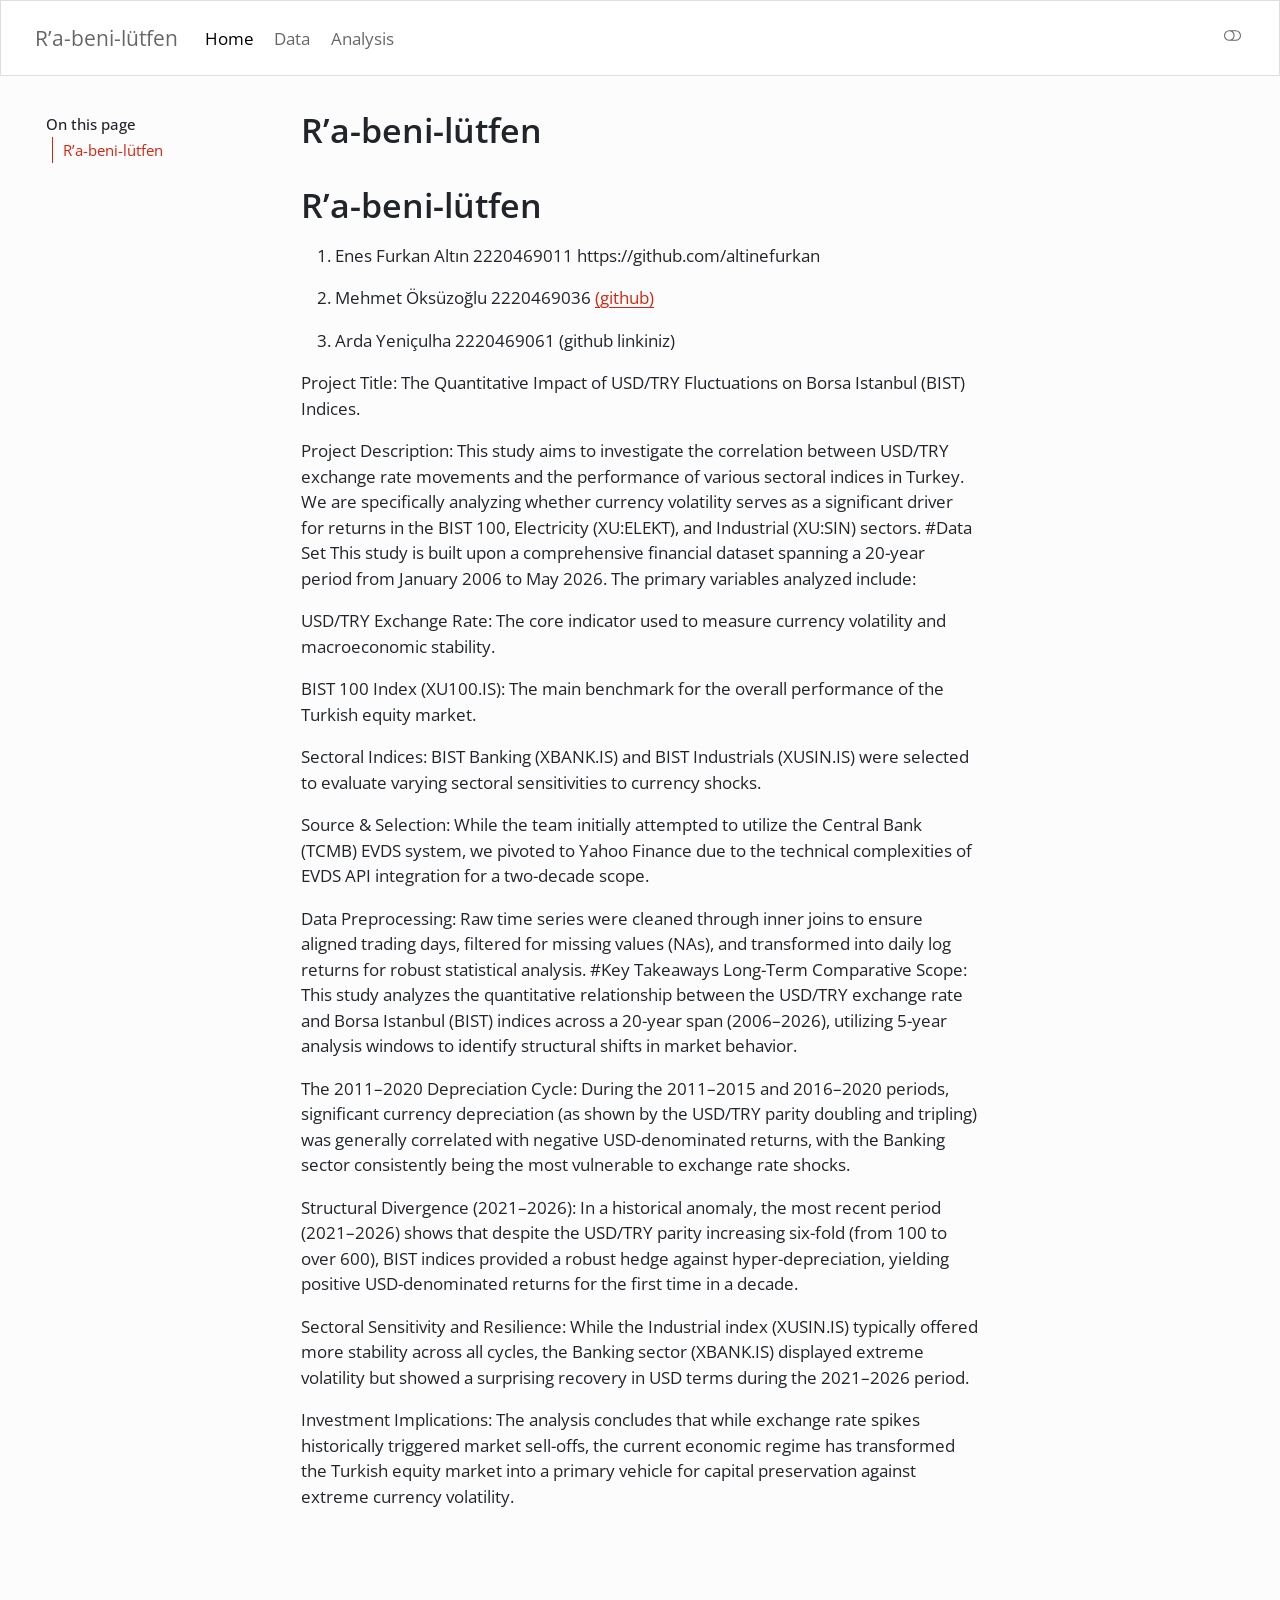
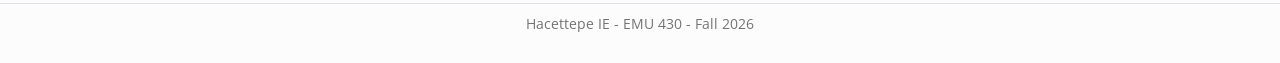
==== docs/index.html @ 33638331 "update" ====
<!DOCTYPE html>
<html xmlns="http://www.w3.org/1999/xhtml" lang="en" xml:lang="en"><head>

<meta charset="utf-8">
<meta name="generator" content="quarto-1.8.25">

<meta name="viewport" content="width=device-width, initial-scale=1.0, user-scalable=yes">


<title>R’a-beni-lütfen – R’a-beni-lütfen</title>
<style>
code{white-space: pre-wrap;}
span.smallcaps{font-variant: small-caps;}
div.columns{display: flex; gap: min(4vw, 1.5em);}
div.column{flex: auto; overflow-x: auto;}
div.hanging-indent{margin-left: 1.5em; text-indent: -1.5em;}
ul.task-list{list-style: none;}
ul.task-list li input[type="checkbox"] {
  width: 0.8em;
  margin: 0 0.8em 0.2em -1em; /* quarto-specific, see https://github.com/quarto-dev/quarto-cli/issues/4556 */ 
  vertical-align: middle;
}
</style>


<script src="site_libs/quarto-nav/quarto-nav.js"></script>
<script src="site_libs/quarto-nav/headroom.min.js"></script>
<script src="site_libs/clipboard/clipboard.min.js"></script>
<script src="site_libs/quarto-search/autocomplete.umd.js"></script>
<script src="site_libs/quarto-search/fuse.min.js"></script>
<script src="site_libs/quarto-search/quarto-search.js"></script>
<meta name="quarto:offset" content="./">
<script src="site_libs/quarto-html/quarto.js" type="module"></script>
<script src="site_libs/quarto-html/tabsets/tabsets.js" type="module"></script>
<script src="site_libs/quarto-html/axe/axe-check.js" type="module"></script>
<script src="site_libs/quarto-html/popper.min.js"></script>
<script src="site_libs/quarto-html/tippy.umd.min.js"></script>
<script src="site_libs/quarto-html/anchor.min.js"></script>
<link href="site_libs/quarto-html/tippy.css" rel="stylesheet">
<link href="site_libs/quarto-html/quarto-syntax-highlighting-7b89279ff1a6dce999919e0e67d4d9ec.css" rel="stylesheet" class="quarto-color-scheme" id="quarto-text-highlighting-styles">
<link href="site_libs/quarto-html/quarto-syntax-highlighting-dark-707d8167ce6003fca903bfe2be84ab7f.css" rel="stylesheet" class="quarto-color-scheme quarto-color-alternate" id="quarto-text-highlighting-styles">
<link href="site_libs/quarto-html/quarto-syntax-highlighting-7b89279ff1a6dce999919e0e67d4d9ec.css" rel="stylesheet" class="quarto-color-scheme-extra" id="quarto-text-highlighting-styles">
<script src="site_libs/bootstrap/bootstrap.min.js"></script>
<link href="site_libs/bootstrap/bootstrap-icons.css" rel="stylesheet">
<link href="site_libs/bootstrap/bootstrap-efd550d059c3056e63f96aae7042573d.min.css" rel="stylesheet" append-hash="true" class="quarto-color-scheme" id="quarto-bootstrap" data-mode="light">
<link href="site_libs/bootstrap/bootstrap-dark-75ae4f7dcf7d7e516398785a81facc42.min.css" rel="stylesheet" append-hash="true" class="quarto-color-scheme quarto-color-alternate" id="quarto-bootstrap" data-mode="dark">
<link href="site_libs/bootstrap/bootstrap-efd550d059c3056e63f96aae7042573d.min.css" rel="stylesheet" append-hash="true" class="quarto-color-scheme-extra" id="quarto-bootstrap" data-mode="light">
<script id="quarto-search-options" type="application/json">{
  "location": "navbar",
  "copy-button": false,
  "collapse-after": 3,
  "panel-placement": "end",
  "type": "overlay",
  "limit": 50,
  "keyboard-shortcut": [
    "f",
    "/",
    "s"
  ],
  "show-item-context": false,
  "language": {
    "search-no-results-text": "No results",
    "search-matching-documents-text": "matching documents",
    "search-copy-link-title": "Copy link to search",
    "search-hide-matches-text": "Hide additional matches",
    "search-more-match-text": "more match in this document",
    "search-more-matches-text": "more matches in this document",
    "search-clear-button-title": "Clear",
    "search-text-placeholder": "",
    "search-detached-cancel-button-title": "Cancel",
    "search-submit-button-title": "Submit",
    "search-label": "Search"
  }
}</script>


<link rel="stylesheet" href="styles.css">
</head>

<body class="floating nav-fixed quarto-light"><script id="quarto-html-before-body" type="application/javascript">
    const toggleBodyColorMode = (bsSheetEl) => {
      const mode = bsSheetEl.getAttribute("data-mode");
      const bodyEl = window.document.querySelector("body");
      if (mode === "dark") {
        bodyEl.classList.add("quarto-dark");
        bodyEl.classList.remove("quarto-light");
      } else {
        bodyEl.classList.add("quarto-light");
        bodyEl.classList.remove("quarto-dark");
      }
    }
    const toggleBodyColorPrimary = () => {
      const bsSheetEl = window.document.querySelector("link#quarto-bootstrap:not([rel=disabled-stylesheet])");
      if (bsSheetEl) {
        toggleBodyColorMode(bsSheetEl);
      }
    }
    const setColorSchemeToggle = (alternate) => {
      const toggles = window.document.querySelectorAll('.quarto-color-scheme-toggle');
      for (let i=0; i < toggles.length; i++) {
        const toggle = toggles[i];
        if (toggle) {
          if (alternate) {
            toggle.classList.add("alternate");
          } else {
            toggle.classList.remove("alternate");
          }
        }
      }
    };
    const toggleColorMode = (alternate) => {
      // Switch the stylesheets
      const primaryStylesheets = window.document.querySelectorAll('link.quarto-color-scheme:not(.quarto-color-alternate)');
      const alternateStylesheets = window.document.querySelectorAll('link.quarto-color-scheme.quarto-color-alternate');
      manageTransitions('#quarto-margin-sidebar .nav-link', false);
      if (alternate) {
        // note: dark is layered on light, we don't disable primary!
        enableStylesheet(alternateStylesheets);
        for (const sheetNode of alternateStylesheets) {
          if (sheetNode.id === "quarto-bootstrap") {
            toggleBodyColorMode(sheetNode);
          }
        }
      } else {
        disableStylesheet(alternateStylesheets);
        enableStylesheet(primaryStylesheets)
        toggleBodyColorPrimary();
      }
      manageTransitions('#quarto-margin-sidebar .nav-link', true);
      // Switch the toggles
      setColorSchemeToggle(alternate)
      // Hack to workaround the fact that safari doesn't
      // properly recolor the scrollbar when toggling (#1455)
      if (navigator.userAgent.indexOf('Safari') > 0 && navigator.userAgent.indexOf('Chrome') == -1) {
        manageTransitions("body", false);
        window.scrollTo(0, 1);
        setTimeout(() => {
          window.scrollTo(0, 0);
          manageTransitions("body", true);
        }, 40);
      }
    }
    const disableStylesheet = (stylesheets) => {
      for (let i=0; i < stylesheets.length; i++) {
        const stylesheet = stylesheets[i];
        stylesheet.rel = 'disabled-stylesheet';
      }
    }
    const enableStylesheet = (stylesheets) => {
      for (let i=0; i < stylesheets.length; i++) {
        const stylesheet = stylesheets[i];
        if(stylesheet.rel !== 'stylesheet') { // for Chrome, which will still FOUC without this check
          stylesheet.rel = 'stylesheet';
        }
      }
    }
    const manageTransitions = (selector, allowTransitions) => {
      const els = window.document.querySelectorAll(selector);
      for (let i=0; i < els.length; i++) {
        const el = els[i];
        if (allowTransitions) {
          el.classList.remove('notransition');
        } else {
          el.classList.add('notransition');
        }
      }
    }
    const isFileUrl = () => {
      return window.location.protocol === 'file:';
    }
    const hasAlternateSentinel = () => {
      let styleSentinel = getColorSchemeSentinel();
      if (styleSentinel !== null) {
        return styleSentinel === "alternate";
      } else {
        return false;
      }
    }
    const setStyleSentinel = (alternate) => {
      const value = alternate ? "alternate" : "default";
      if (!isFileUrl()) {
        window.localStorage.setItem("quarto-color-scheme", value);
      } else {
        localAlternateSentinel = value;
      }
    }
    const getColorSchemeSentinel = () => {
      if (!isFileUrl()) {
        const storageValue = window.localStorage.getItem("quarto-color-scheme");
        return storageValue != null ? storageValue : localAlternateSentinel;
      } else {
        return localAlternateSentinel;
      }
    }
    const toggleGiscusIfUsed = (isAlternate, darkModeDefault) => {
      const baseTheme = document.querySelector('#giscus-base-theme')?.value ?? 'light';
      const alternateTheme = document.querySelector('#giscus-alt-theme')?.value ?? 'dark';
      let newTheme = '';
      if(authorPrefersDark) {
        newTheme = isAlternate ? baseTheme : alternateTheme;
      } else {
        newTheme = isAlternate ? alternateTheme : baseTheme;
      }
      const changeGiscusTheme = () => {
        // From: https://github.com/giscus/giscus/issues/336
        const sendMessage = (message) => {
          const iframe = document.querySelector('iframe.giscus-frame');
          if (!iframe) return;
          iframe.contentWindow.postMessage({ giscus: message }, 'https://giscus.app');
        }
        sendMessage({
          setConfig: {
            theme: newTheme
          }
        });
      }
      const isGiscussLoaded = window.document.querySelector('iframe.giscus-frame') !== null;
      if (isGiscussLoaded) {
        changeGiscusTheme();
      }
    };
    const authorPrefersDark = false;
    const darkModeDefault = authorPrefersDark;
      document.querySelector('link#quarto-text-highlighting-styles.quarto-color-scheme-extra').rel = 'disabled-stylesheet';
      document.querySelector('link#quarto-bootstrap.quarto-color-scheme-extra').rel = 'disabled-stylesheet';
    let localAlternateSentinel = darkModeDefault ? 'alternate' : 'default';
    // Dark / light mode switch
    window.quartoToggleColorScheme = () => {
      // Read the current dark / light value
      let toAlternate = !hasAlternateSentinel();
      toggleColorMode(toAlternate);
      setStyleSentinel(toAlternate);
      toggleGiscusIfUsed(toAlternate, darkModeDefault);
      window.dispatchEvent(new Event('resize'));
    };
    // Switch to dark mode if need be
    if (hasAlternateSentinel()) {
      toggleColorMode(true);
    } else {
      toggleColorMode(false);
    }
  </script>

<div id="quarto-search-results"></div>
  <header id="quarto-header" class="headroom fixed-top">
    <nav class="navbar navbar-expand-lg " data-bs-theme="dark">
      <div class="navbar-container container-fluid">
      <div class="navbar-brand-container mx-auto">
    <a href="./index.html" class="navbar-brand navbar-brand-logo">
    </a>
    <a class="navbar-brand" href="./index.html">
    <span class="navbar-title">R’a-beni-lütfen</span>
    </a>
  </div>
            <div id="quarto-search" class="" title="Search"></div>
          <button class="navbar-toggler" type="button" data-bs-toggle="collapse" data-bs-target="#navbarCollapse" aria-controls="navbarCollapse" role="menu" aria-expanded="false" aria-label="Toggle navigation" onclick="if (window.quartoToggleHeadroom) { window.quartoToggleHeadroom(); }">
  <span class="navbar-toggler-icon"></span>
</button>
          <div class="collapse navbar-collapse" id="navbarCollapse">
            <ul class="navbar-nav navbar-nav-scroll me-auto">
  <li class="nav-item">
    <a class="nav-link active" href="./index.html" aria-current="page"> 
<span class="menu-text">Home</span></a>
  </li>  
  <li class="nav-item">
    <a class="nav-link" href="./data.html"> 
<span class="menu-text">Data</span></a>
  </li>  
  <li class="nav-item">
    <a class="nav-link" href="./analysis.html"> 
<span class="menu-text">Analysis</span></a>
  </li>  
</ul>
          </div> <!-- /navcollapse -->
            <div class="quarto-navbar-tools">
    <a href="https://github.com/emu-hacettepe-analytics/emu430-fall2024-team-r-a-beni-lutfen" title="" class="quarto-navigation-tool px-1" aria-label=""><i class="bi bi-github"></i></a>
  <a href="" class="quarto-color-scheme-toggle quarto-navigation-tool  px-1" onclick="window.quartoToggleColorScheme(); return false;" title="Toggle dark mode"><i class="bi"></i></a>
</div>
      </div> <!-- /container-fluid -->
    </nav>
</header>
<!-- content -->
<div id="quarto-content" class="quarto-container page-columns page-rows-contents page-layout-article page-navbar">
<!-- sidebar -->
  <nav id="quarto-sidebar" class="sidebar collapse collapse-horizontal quarto-sidebar-collapse-item sidebar-navigation floating overflow-auto">
    <nav id="TOC" role="doc-toc" class="toc-active">
    <h2 id="toc-title">On this page</h2>
   
  <ul>
  <li><a href="#ra-beni-lütfen" id="toc-ra-beni-lütfen" class="nav-link active" data-scroll-target="#ra-beni-lütfen">R’a-beni-lütfen</a></li>
  </ul>
</nav>
</nav>
<div id="quarto-sidebar-glass" class="quarto-sidebar-collapse-item" data-bs-toggle="collapse" data-bs-target=".quarto-sidebar-collapse-item"></div>
<!-- margin-sidebar -->
    <div id="quarto-margin-sidebar" class="sidebar margin-sidebar zindex-bottom">
    </div>
<!-- main -->
<main class="content" id="quarto-document-content">


<header id="title-block-header" class="quarto-title-block default">
<div class="quarto-title">
<h1 class="title">R’a-beni-lütfen</h1>
</div>



<div class="quarto-title-meta">

    
  
    
  </div>
  


</header>


<section id="ra-beni-lütfen" class="level1">
<h1>R’a-beni-lütfen</h1>
<ol type="1">
<li><p>Enes Furkan Altın 2220469011 https://github.com/altinefurkan</p></li>
<li><p>Mehmet Öksüzoğlu 2220469036 <a href="https://github.com/mehmetokszgl">(github)</a></p></li>
<li><p>Arda Yeniçulha 2220469061 (github linkiniz)</p></li>
</ol>
<p>Project Title: The Quantitative Impact of USD/TRY Fluctuations on Borsa Istanbul (BIST) Indices.</p>
<p>Project Description: This study aims to investigate the correlation between USD/TRY exchange rate movements and the performance of various sectoral indices in Turkey. We are specifically analyzing whether currency volatility serves as a significant driver for returns in the BIST 100, Electricity (XU:ELEKT), and Industrial (XU:SIN) sectors. #Data Set This study is built upon a comprehensive financial dataset spanning a 20-year period from January 2006 to May 2026. The primary variables analyzed include:</p>
<p>USD/TRY Exchange Rate: The core indicator used to measure currency volatility and macroeconomic stability.</p>
<p>BIST 100 Index (XU100.IS): The main benchmark for the overall performance of the Turkish equity market.</p>
<p>Sectoral Indices: BIST Banking (XBANK.IS) and BIST Industrials (XUSIN.IS) were selected to evaluate varying sectoral sensitivities to currency shocks.</p>
<p>Source &amp; Selection: While the team initially attempted to utilize the Central Bank (TCMB) EVDS system, we pivoted to Yahoo Finance due to the technical complexities of EVDS API integration for a two-decade scope.</p>
<p>Data Preprocessing: Raw time series were cleaned through inner joins to ensure aligned trading days, filtered for missing values (NAs), and transformed into daily log returns for robust statistical analysis. #Key Takeaways Long-Term Comparative Scope: This study analyzes the quantitative relationship between the USD/TRY exchange rate and Borsa Istanbul (BIST) indices across a 20-year span (2006–2026), utilizing 5-year analysis windows to identify structural shifts in market behavior.</p>
<p>The 2011–2020 Depreciation Cycle: During the 2011–2015 and 2016–2020 periods, significant currency depreciation (as shown by the USD/TRY parity doubling and tripling) was generally correlated with negative USD-denominated returns, with the Banking sector consistently being the most vulnerable to exchange rate shocks.</p>
<p>Structural Divergence (2021–2026): In a historical anomaly, the most recent period (2021–2026) shows that despite the USD/TRY parity increasing six-fold (from 100 to over 600), BIST indices provided a robust hedge against hyper-depreciation, yielding positive USD-denominated returns for the first time in a decade.</p>
<p>Sectoral Sensitivity and Resilience: While the Industrial index (XUSIN.IS) typically offered more stability across all cycles, the Banking sector (XBANK.IS) displayed extreme volatility but showed a surprising recovery in USD terms during the 2021–2026 period.</p>
<p>Investment Implications: The analysis concludes that while exchange rate spikes historically triggered market sell-offs, the current economic regime has transformed the Turkish equity market into a primary vehicle for capital preservation against extreme currency volatility.</p>


</section>

<a onclick="window.scrollTo(0, 0); return false;" role="button" id="quarto-back-to-top"><i class="bi bi-arrow-up"></i> Back to top</a></main> <!-- /main -->
<script id="quarto-html-after-body" type="application/javascript">
  window.document.addEventListener("DOMContentLoaded", function (event) {
    // Ensure there is a toggle, if there isn't float one in the top right
    if (window.document.querySelector('.quarto-color-scheme-toggle') === null) {
      const a = window.document.createElement('a');
      a.classList.add('top-right');
      a.classList.add('quarto-color-scheme-toggle');
      a.href = "";
      a.onclick = function() { try { window.quartoToggleColorScheme(); } catch {} return false; };
      const i = window.document.createElement("i");
      i.classList.add('bi');
      a.appendChild(i);
      window.document.body.appendChild(a);
    }
    setColorSchemeToggle(hasAlternateSentinel())
    const icon = "";
    const anchorJS = new window.AnchorJS();
    anchorJS.options = {
      placement: 'right',
      icon: icon
    };
    anchorJS.add('.anchored');
    const isCodeAnnotation = (el) => {
      for (const clz of el.classList) {
        if (clz.startsWith('code-annotation-')) {                     
          return true;
        }
      }
      return false;
    }
    const onCopySuccess = function(e) {
      // button target
      const button = e.trigger;
      // don't keep focus
      button.blur();
      // flash "checked"
      button.classList.add('code-copy-button-checked');
      var currentTitle = button.getAttribute("title");
      button.setAttribute("title", "Copied!");
      let tooltip;
      if (window.bootstrap) {
        button.setAttribute("data-bs-toggle", "tooltip");
        button.setAttribute("data-bs-placement", "left");
        button.setAttribute("data-bs-title", "Copied!");
        tooltip = new bootstrap.Tooltip(button, 
          { trigger: "manual", 
            customClass: "code-copy-button-tooltip",
            offset: [0, -8]});
        tooltip.show();    
      }
      setTimeout(function() {
        if (tooltip) {
          tooltip.hide();
          button.removeAttribute("data-bs-title");
          button.removeAttribute("data-bs-toggle");
          button.removeAttribute("data-bs-placement");
        }
        button.setAttribute("title", currentTitle);
        button.classList.remove('code-copy-button-checked');
      }, 1000);
      // clear code selection
      e.clearSelection();
    }
    const getTextToCopy = function(trigger) {
      const outerScaffold = trigger.parentElement.cloneNode(true);
      const codeEl = outerScaffold.querySelector('code');
      for (const childEl of codeEl.children) {
        if (isCodeAnnotation(childEl)) {
          childEl.remove();
        }
      }
      return codeEl.innerText;
    }
    const clipboard = new window.ClipboardJS('.code-copy-button:not([data-in-quarto-modal])', {
      text: getTextToCopy
    });
    clipboard.on('success', onCopySuccess);
    if (window.document.getElementById('quarto-embedded-source-code-modal')) {
      const clipboardModal = new window.ClipboardJS('.code-copy-button[data-in-quarto-modal]', {
        text: getTextToCopy,
        container: window.document.getElementById('quarto-embedded-source-code-modal')
      });
      clipboardModal.on('success', onCopySuccess);
    }
      var localhostRegex = new RegExp(/^(?:http|https):\/\/localhost\:?[0-9]*\//);
      var mailtoRegex = new RegExp(/^mailto:/);
        var filterRegex = new RegExp('/' + window.location.host + '/');
      var isInternal = (href) => {
          return filterRegex.test(href) || localhostRegex.test(href) || mailtoRegex.test(href);
      }
      // Inspect non-navigation links and adorn them if external
     var links = window.document.querySelectorAll('a[href]:not(.nav-link):not(.navbar-brand):not(.toc-action):not(.sidebar-link):not(.sidebar-item-toggle):not(.pagination-link):not(.no-external):not([aria-hidden]):not(.dropdown-item):not(.quarto-navigation-tool):not(.about-link)');
      for (var i=0; i<links.length; i++) {
        const link = links[i];
        if (!isInternal(link.href)) {
          // undo the damage that might have been done by quarto-nav.js in the case of
          // links that we want to consider external
          if (link.dataset.originalHref !== undefined) {
            link.href = link.dataset.originalHref;
          }
        }
      }
    function tippyHover(el, contentFn, onTriggerFn, onUntriggerFn) {
      const config = {
        allowHTML: true,
        maxWidth: 500,
        delay: 100,
        arrow: false,
        appendTo: function(el) {
            return el.parentElement;
        },
        interactive: true,
        interactiveBorder: 10,
        theme: 'quarto',
        placement: 'bottom-start',
      };
      if (contentFn) {
        config.content = contentFn;
      }
      if (onTriggerFn) {
        config.onTrigger = onTriggerFn;
      }
      if (onUntriggerFn) {
        config.onUntrigger = onUntriggerFn;
      }
      window.tippy(el, config); 
    }
    const noterefs = window.document.querySelectorAll('a[role="doc-noteref"]');
    for (var i=0; i<noterefs.length; i++) {
      const ref = noterefs[i];
      tippyHover(ref, function() {
        // use id or data attribute instead here
        let href = ref.getAttribute('data-footnote-href') || ref.getAttribute('href');
        try { href = new URL(href).hash; } catch {}
        const id = href.replace(/^#\/?/, "");
        const note = window.document.getElementById(id);
        if (note) {
          return note.innerHTML;
        } else {
          return "";
        }
      });
    }
    const xrefs = window.document.querySelectorAll('a.quarto-xref');
    const processXRef = (id, note) => {
      // Strip column container classes
      const stripColumnClz = (el) => {
        el.classList.remove("page-full", "page-columns");
        if (el.children) {
          for (const child of el.children) {
            stripColumnClz(child);
          }
        }
      }
      stripColumnClz(note)
      if (id === null || id.startsWith('sec-')) {
        // Special case sections, only their first couple elements
        const container = document.createElement("div");
        if (note.children && note.children.length > 2) {
          container.appendChild(note.children[0].cloneNode(true));
          for (let i = 1; i < note.children.length; i++) {
            const child = note.children[i];
            if (child.tagName === "P" && child.innerText === "") {
              continue;
            } else {
              container.appendChild(child.cloneNode(true));
              break;
            }
          }
          if (window.Quarto?.typesetMath) {
            window.Quarto.typesetMath(container);
          }
          return container.innerHTML
        } else {
          if (window.Quarto?.typesetMath) {
            window.Quarto.typesetMath(note);
          }
          return note.innerHTML;
        }
      } else {
        // Remove any anchor links if they are present
        const anchorLink = note.querySelector('a.anchorjs-link');
        if (anchorLink) {
          anchorLink.remove();
        }
        if (window.Quarto?.typesetMath) {
          window.Quarto.typesetMath(note);
        }
        if (note.classList.contains("callout")) {
          return note.outerHTML;
        } else {
          return note.innerHTML;
        }
      }
    }
    for (var i=0; i<xrefs.length; i++) {
      const xref = xrefs[i];
      tippyHover(xref, undefined, function(instance) {
        instance.disable();
        let url = xref.getAttribute('href');
        let hash = undefined; 
        if (url.startsWith('#')) {
          hash = url;
        } else {
          try { hash = new URL(url).hash; } catch {}
        }
        if (hash) {
          const id = hash.replace(/^#\/?/, "");
          const note = window.document.getElementById(id);
          if (note !== null) {
            try {
              const html = processXRef(id, note.cloneNode(true));
              instance.setContent(html);
            } finally {
              instance.enable();
              instance.show();
            }
          } else {
            // See if we can fetch this
            fetch(url.split('#')[0])
            .then(res => res.text())
            .then(html => {
              const parser = new DOMParser();
              const htmlDoc = parser.parseFromString(html, "text/html");
              const note = htmlDoc.getElementById(id);
              if (note !== null) {
                const html = processXRef(id, note);
                instance.setContent(html);
              } 
            }).finally(() => {
              instance.enable();
              instance.show();
            });
          }
        } else {
          // See if we can fetch a full url (with no hash to target)
          // This is a special case and we should probably do some content thinning / targeting
          fetch(url)
          .then(res => res.text())
          .then(html => {
            const parser = new DOMParser();
            const htmlDoc = parser.parseFromString(html, "text/html");
            const note = htmlDoc.querySelector('main.content');
            if (note !== null) {
              // This should only happen for chapter cross references
              // (since there is no id in the URL)
              // remove the first header
              if (note.children.length > 0 && note.children[0].tagName === "HEADER") {
                note.children[0].remove();
              }
              const html = processXRef(null, note);
              instance.setContent(html);
            } 
          }).finally(() => {
            instance.enable();
            instance.show();
          });
        }
      }, function(instance) {
      });
    }
        let selectedAnnoteEl;
        const selectorForAnnotation = ( cell, annotation) => {
          let cellAttr = 'data-code-cell="' + cell + '"';
          let lineAttr = 'data-code-annotation="' +  annotation + '"';
          const selector = 'span[' + cellAttr + '][' + lineAttr + ']';
          return selector;
        }
        const selectCodeLines = (annoteEl) => {
          const doc = window.document;
          const targetCell = annoteEl.getAttribute("data-target-cell");
          const targetAnnotation = annoteEl.getAttribute("data-target-annotation");
          const annoteSpan = window.document.querySelector(selectorForAnnotation(targetCell, targetAnnotation));
          const lines = annoteSpan.getAttribute("data-code-lines").split(",");
          const lineIds = lines.map((line) => {
            return targetCell + "-" + line;
          })
          let top = null;
          let height = null;
          let parent = null;
          if (lineIds.length > 0) {
              //compute the position of the single el (top and bottom and make a div)
              const el = window.document.getElementById(lineIds[0]);
              top = el.offsetTop;
              height = el.offsetHeight;
              parent = el.parentElement.parentElement;
            if (lineIds.length > 1) {
              const lastEl = window.document.getElementById(lineIds[lineIds.length - 1]);
              const bottom = lastEl.offsetTop + lastEl.offsetHeight;
              height = bottom - top;
            }
            if (top !== null && height !== null && parent !== null) {
              // cook up a div (if necessary) and position it 
              let div = window.document.getElementById("code-annotation-line-highlight");
              if (div === null) {
                div = window.document.createElement("div");
                div.setAttribute("id", "code-annotation-line-highlight");
                div.style.position = 'absolute';
                parent.appendChild(div);
              }
              div.style.top = top - 2 + "px";
              div.style.height = height + 4 + "px";
              div.style.left = 0;
              let gutterDiv = window.document.getElementById("code-annotation-line-highlight-gutter");
              if (gutterDiv === null) {
                gutterDiv = window.document.createElement("div");
                gutterDiv.setAttribute("id", "code-annotation-line-highlight-gutter");
                gutterDiv.style.position = 'absolute';
                const codeCell = window.document.getElementById(targetCell);
                const gutter = codeCell.querySelector('.code-annotation-gutter');
                gutter.appendChild(gutterDiv);
              }
              gutterDiv.style.top = top - 2 + "px";
              gutterDiv.style.height = height + 4 + "px";
            }
            selectedAnnoteEl = annoteEl;
          }
        };
        const unselectCodeLines = () => {
          const elementsIds = ["code-annotation-line-highlight", "code-annotation-line-highlight-gutter"];
          elementsIds.forEach((elId) => {
            const div = window.document.getElementById(elId);
            if (div) {
              div.remove();
            }
          });
          selectedAnnoteEl = undefined;
        };
          // Handle positioning of the toggle
      window.addEventListener(
        "resize",
        throttle(() => {
          elRect = undefined;
          if (selectedAnnoteEl) {
            selectCodeLines(selectedAnnoteEl);
          }
        }, 10)
      );
      function throttle(fn, ms) {
      let throttle = false;
      let timer;
        return (...args) => {
          if(!throttle) { // first call gets through
              fn.apply(this, args);
              throttle = true;
          } else { // all the others get throttled
              if(timer) clearTimeout(timer); // cancel #2
              timer = setTimeout(() => {
                fn.apply(this, args);
                timer = throttle = false;
              }, ms);
          }
        };
      }
        // Attach click handler to the DT
        const annoteDls = window.document.querySelectorAll('dt[data-target-cell]');
        for (const annoteDlNode of annoteDls) {
          annoteDlNode.addEventListener('click', (event) => {
            const clickedEl = event.target;
            if (clickedEl !== selectedAnnoteEl) {
              unselectCodeLines();
              const activeEl = window.document.querySelector('dt[data-target-cell].code-annotation-active');
              if (activeEl) {
                activeEl.classList.remove('code-annotation-active');
              }
              selectCodeLines(clickedEl);
              clickedEl.classList.add('code-annotation-active');
            } else {
              // Unselect the line
              unselectCodeLines();
              clickedEl.classList.remove('code-annotation-active');
            }
          });
        }
    const findCites = (el) => {
      const parentEl = el.parentElement;
      if (parentEl) {
        const cites = parentEl.dataset.cites;
        if (cites) {
          return {
            el,
            cites: cites.split(' ')
          };
        } else {
          return findCites(el.parentElement)
        }
      } else {
        return undefined;
      }
    };
    var bibliorefs = window.document.querySelectorAll('a[role="doc-biblioref"]');
    for (var i=0; i<bibliorefs.length; i++) {
      const ref = bibliorefs[i];
      const citeInfo = findCites(ref);
      if (citeInfo) {
        tippyHover(citeInfo.el, function() {
          var popup = window.document.createElement('div');
          citeInfo.cites.forEach(function(cite) {
            var citeDiv = window.document.createElement('div');
            citeDiv.classList.add('hanging-indent');
            citeDiv.classList.add('csl-entry');
            var biblioDiv = window.document.getElementById('ref-' + cite);
            if (biblioDiv) {
              citeDiv.innerHTML = biblioDiv.innerHTML;
            }
            popup.appendChild(citeDiv);
          });
          return popup.innerHTML;
        });
      }
    }
  });
  </script>
</div> <!-- /content -->
<footer class="footer">
  <div class="nav-footer">
    <div class="nav-footer-left">
      &nbsp;
    </div>   
    <div class="nav-footer-center">
<p>Hacettepe IE - EMU 430 - Fall 2026</p>
</div>
    <div class="nav-footer-right">
      &nbsp;
    </div>
  </div>
</footer>




</body></html>
---- docs/site_libs/quarto-html/quarto-syntax-highlighting-7b89279ff1a6dce999919e0e67d4d9ec.css ----
/* quarto syntax highlight colors */
:root {
  --quarto-hl-ot-color: #003B4F;
  --quarto-hl-at-color: #657422;
  --quarto-hl-ss-color: #20794D;
  --quarto-hl-an-color: #5E5E5E;
  --quarto-hl-fu-color: #4758AB;
  --quarto-hl-st-color: #20794D;
  --quarto-hl-cf-color: #003B4F;
  --quarto-hl-op-color: #5E5E5E;
  --quarto-hl-er-color: #AD0000;
  --quarto-hl-bn-color: #AD0000;
  --quarto-hl-al-color: #AD0000;
  --quarto-hl-va-color: #111111;
  --quarto-hl-bu-color: inherit;
  --quarto-hl-ex-color: inherit;
  --quarto-hl-pp-color: #AD0000;
  --quarto-hl-in-color: #5E5E5E;
  --quarto-hl-vs-color: #20794D;
  --quarto-hl-wa-color: #5E5E5E;
  --quarto-hl-do-color: #5E5E5E;
  --quarto-hl-im-color: #00769E;
  --quarto-hl-ch-color: #20794D;
  --quarto-hl-dt-color: #AD0000;
  --quarto-hl-fl-color: #AD0000;
  --quarto-hl-co-color: #5E5E5E;
  --quarto-hl-cv-color: #5E5E5E;
  --quarto-hl-cn-color: #8f5902;
  --quarto-hl-sc-color: #5E5E5E;
  --quarto-hl-dv-color: #AD0000;
  --quarto-hl-kw-color: #003B4F;
}

/* other quarto variables */
:root {
  --quarto-font-monospace: SFMono-Regular, Menlo, Monaco, Consolas, "Liberation Mono", "Courier New", monospace;
}

/* syntax highlight based on Pandoc's rules */
pre > code.sourceCode > span {
  color: #003B4F;
}

code.sourceCode > span {
  color: #003B4F;
}

div.sourceCode,
div.sourceCode pre.sourceCode {
  color: #003B4F;
}

/* Normal */
code span {
  color: #003B4F;
}

/* Alert */
code span.al {
  color: #AD0000;
  font-style: inherit;
}

/* Annotation */
code span.an {
  color: #5E5E5E;
  font-style: inherit;
}

/* Attribute */
code span.at {
  color: #657422;
  font-style: inherit;
}

/* BaseN */
code span.bn {
  color: #AD0000;
  font-style: inherit;
}

/* BuiltIn */
code span.bu {
  font-style: inherit;
}

/* ControlFlow */
code span.cf {
  color: #003B4F;
  font-weight: bold;
  font-style: inherit;
}

/* Char */
code span.ch {
  color: #20794D;
  font-style: inherit;
}

/* Constant */
code span.cn {
  color: #8f5902;
  font-style: inherit;
}

/* Comment */
code span.co {
  color: #5E5E5E;
  font-style: inherit;
}

/* CommentVar */
code span.cv {
  color: #5E5E5E;
  font-style: italic;
}

/* Documentation */
code span.do {
  color: #5E5E5E;
  font-style: italic;
}

/* DataType */
code span.dt {
  color: #AD0000;
  font-style: inherit;
}

/* DecVal */
code span.dv {
  color: #AD0000;
  font-style: inherit;
}

/* Error */
code span.er {
  color: #AD0000;
  font-style: inherit;
}

/* Extension */
code span.ex {
  font-style: inherit;
}

/* Float */
code span.fl {
  color: #AD0000;
  font-style: inherit;
}

/* Function */
code span.fu {
  color: #4758AB;
  font-style: inherit;
}

/* Import */
code span.im {
  color: #00769E;
  font-style: inherit;
}

/* Information */
code span.in {
  color: #5E5E5E;
  font-style: inherit;
}

/* Keyword */
code span.kw {
  color: #003B4F;
  font-weight: bold;
  font-style: inherit;
}

/* Operator */
code span.op {
  color: #5E5E5E;
  font-style: inherit;
}

/* Other */
code span.ot {
  color: #003B4F;
  font-style: inherit;
}

/* Preprocessor */
code span.pp {
  color: #AD0000;
  font-style: inherit;
}

/* SpecialChar */
code span.sc {
  color: #5E5E5E;
  font-style: inherit;
}

/* SpecialString */
code span.ss {
  color: #20794D;
  font-style: inherit;
}

/* String */
code span.st {
  color: #20794D;
  font-style: inherit;
}

/* Variable */
code span.va {
  color: #111111;
  font-style: inherit;
}

/* VerbatimString */
code span.vs {
  color: #20794D;
  font-style: inherit;
}

/* Warning */
code span.wa {
  color: #5E5E5E;
  font-style: italic;
}

.prevent-inlining {
  content: "</";
}

/*# sourceMappingURL=3944bc705cfaf4c80e56f77c5205168a.css.map */
---- docs/site_libs/quarto-html/quarto-syntax-highlighting-dark-707d8167ce6003fca903bfe2be84ab7f.css ----
/* quarto syntax highlight colors */
:root {
  --quarto-hl-al-color: #f07178;
  --quarto-hl-an-color: #d4d0ab;
  --quarto-hl-at-color: #00e0e0;
  --quarto-hl-bn-color: #d4d0ab;
  --quarto-hl-bu-color: #abe338;
  --quarto-hl-ch-color: #abe338;
  --quarto-hl-co-color: #f8f8f2;
  --quarto-hl-cv-color: #ffd700;
  --quarto-hl-cn-color: #ffd700;
  --quarto-hl-cf-color: #ffa07a;
  --quarto-hl-dt-color: #ffa07a;
  --quarto-hl-dv-color: #d4d0ab;
  --quarto-hl-do-color: #f8f8f2;
  --quarto-hl-er-color: #f07178;
  --quarto-hl-ex-color: #00e0e0;
  --quarto-hl-fl-color: #d4d0ab;
  --quarto-hl-fu-color: #ffa07a;
  --quarto-hl-im-color: #abe338;
  --quarto-hl-in-color: #d4d0ab;
  --quarto-hl-kw-color: #ffa07a;
  --quarto-hl-op-color: #ffa07a;
  --quarto-hl-ot-color: #00e0e0;
  --quarto-hl-pp-color: #dcc6e0;
  --quarto-hl-re-color: #00e0e0;
  --quarto-hl-sc-color: #abe338;
  --quarto-hl-ss-color: #abe338;
  --quarto-hl-st-color: #abe338;
  --quarto-hl-va-color: #00e0e0;
  --quarto-hl-vs-color: #abe338;
  --quarto-hl-wa-color: #dcc6e0;
}

/* other quarto variables */
:root {
  --quarto-font-monospace: SFMono-Regular, Menlo, Monaco, Consolas, "Liberation Mono", "Courier New", monospace;
}

/* syntax highlight based on Pandoc's rules */
pre > code.sourceCode > span {
  color: #f8f8f2;
}

code.sourceCode > span {
  color: #f8f8f2;
}

div.sourceCode,
div.sourceCode pre.sourceCode {
  color: #f8f8f2;
}

/* Normal */
code span {
  color: #f8f8f2;
}

/* Alert */
code span.al {
  color: #f07178;
}

/* Annotation */
code span.an {
  color: #d4d0ab;
}

/* Attribute */
code span.at {
  color: #00e0e0;
}

/* BaseN */
code span.bn {
  color: #d4d0ab;
}

/* BuiltIn */
code span.bu {
  color: #abe338;
}

/* ControlFlow */
code span.cf {
  font-weight: bold;
  color: #ffa07a;
}

/* Char */
code span.ch {
  color: #abe338;
}

/* Constant */
code span.cn {
  color: #ffd700;
}

/* Comment */
code span.co {
  font-style: italic;
  color: #f8f8f2;
}

/* CommentVar */
code span.cv {
  color: #ffd700;
}

/* Documentation */
code span.do {
  color: #f8f8f2;
}

/* DataType */
code span.dt {
  color: #ffa07a;
}

/* DecVal */
code span.dv {
  color: #d4d0ab;
}

/* Error */
code span.er {
  color: #f07178;
  text-decoration: underline;
}

/* Extension */
code span.ex {
  font-weight: bold;
  color: #00e0e0;
}

/* Float */
code span.fl {
  color: #d4d0ab;
}

/* Function */
code span.fu {
  color: #ffa07a;
}

/* Import */
code span.im {
  color: #abe338;
}

/* Information */
code span.in {
  color: #d4d0ab;
}

/* Keyword */
code span.kw {
  font-weight: bold;
  color: #ffa07a;
}

/* Operator */
code span.op {
  color: #ffa07a;
}

/* Other */
code span.ot {
  color: #00e0e0;
}

/* Preprocessor */
code span.pp {
  color: #dcc6e0;
}

/* RegionMarker */
code span.re {
  background-color: #f8f8f2;
  color: #00e0e0;
}

/* SpecialChar */
code span.sc {
  color: #abe338;
}

/* SpecialString */
code span.ss {
  color: #abe338;
}

/* String */
code span.st {
  color: #abe338;
}

/* Variable */
code span.va {
  color: #00e0e0;
}

/* VerbatimString */
code span.vs {
  color: #abe338;
}

/* Warning */
code span.wa {
  color: #dcc6e0;
}

.prevent-inlining {
  content: "</";
}

/*# sourceMappingURL=f5ab3bb6f5ded8da9f12dd3a91d3da26.css.map */
---- docs/site_libs/quarto-html/quarto-syntax-highlighting-7b89279ff1a6dce999919e0e67d4d9ec.css ----
/* quarto syntax highlight colors */
:root {
  --quarto-hl-ot-color: #003B4F;
  --quarto-hl-at-color: #657422;
  --quarto-hl-ss-color: #20794D;
  --quarto-hl-an-color: #5E5E5E;
  --quarto-hl-fu-color: #4758AB;
  --quarto-hl-st-color: #20794D;
  --quarto-hl-cf-color: #003B4F;
  --quarto-hl-op-color: #5E5E5E;
  --quarto-hl-er-color: #AD0000;
  --quarto-hl-bn-color: #AD0000;
  --quarto-hl-al-color: #AD0000;
  --quarto-hl-va-color: #111111;
  --quarto-hl-bu-color: inherit;
  --quarto-hl-ex-color: inherit;
  --quarto-hl-pp-color: #AD0000;
  --quarto-hl-in-color: #5E5E5E;
  --quarto-hl-vs-color: #20794D;
  --quarto-hl-wa-color: #5E5E5E;
  --quarto-hl-do-color: #5E5E5E;
  --quarto-hl-im-color: #00769E;
  --quarto-hl-ch-color: #20794D;
  --quarto-hl-dt-color: #AD0000;
  --quarto-hl-fl-color: #AD0000;
  --quarto-hl-co-color: #5E5E5E;
  --quarto-hl-cv-color: #5E5E5E;
  --quarto-hl-cn-color: #8f5902;
  --quarto-hl-sc-color: #5E5E5E;
  --quarto-hl-dv-color: #AD0000;
  --quarto-hl-kw-color: #003B4F;
}

/* other quarto variables */
:root {
  --quarto-font-monospace: SFMono-Regular, Menlo, Monaco, Consolas, "Liberation Mono", "Courier New", monospace;
}

/* syntax highlight based on Pandoc's rules */
pre > code.sourceCode > span {
  color: #003B4F;
}

code.sourceCode > span {
  color: #003B4F;
}

div.sourceCode,
div.sourceCode pre.sourceCode {
  color: #003B4F;
}

/* Normal */
code span {
  color: #003B4F;
}

/* Alert */
code span.al {
  color: #AD0000;
  font-style: inherit;
}

/* Annotation */
code span.an {
  color: #5E5E5E;
  font-style: inherit;
}

/* Attribute */
code span.at {
  color: #657422;
  font-style: inherit;
}

/* BaseN */
code span.bn {
  color: #AD0000;
  font-style: inherit;
}

/* BuiltIn */
code span.bu {
  font-style: inherit;
}

/* ControlFlow */
code span.cf {
  color: #003B4F;
  font-weight: bold;
  font-style: inherit;
}

/* Char */
code span.ch {
  color: #20794D;
  font-style: inherit;
}

/* Constant */
code span.cn {
  color: #8f5902;
  font-style: inherit;
}

/* Comment */
code span.co {
  color: #5E5E5E;
  font-style: inherit;
}

/* CommentVar */
code span.cv {
  color: #5E5E5E;
  font-style: italic;
}

/* Documentation */
code span.do {
  color: #5E5E5E;
  font-style: italic;
}

/* DataType */
code span.dt {
  color: #AD0000;
  font-style: inherit;
}

/* DecVal */
code span.dv {
  color: #AD0000;
  font-style: inherit;
}

/* Error */
code span.er {
  color: #AD0000;
  font-style: inherit;
}

/* Extension */
code span.ex {
  font-style: inherit;
}

/* Float */
code span.fl {
  color: #AD0000;
  font-style: inherit;
}

/* Function */
code span.fu {
  color: #4758AB;
  font-style: inherit;
}

/* Import */
code span.im {
  color: #00769E;
  font-style: inherit;
}

/* Information */
code span.in {
  color: #5E5E5E;
  font-style: inherit;
}

/* Keyword */
code span.kw {
  color: #003B4F;
  font-weight: bold;
  font-style: inherit;
}

/* Operator */
code span.op {
  color: #5E5E5E;
  font-style: inherit;
}

/* Other */
code span.ot {
  color: #003B4F;
  font-style: inherit;
}

/* Preprocessor */
code span.pp {
  color: #AD0000;
  font-style: inherit;
}

/* SpecialChar */
code span.sc {
  color: #5E5E5E;
  font-style: inherit;
}

/* SpecialString */
code span.ss {
  color: #20794D;
  font-style: inherit;
}

/* String */
code span.st {
  color: #20794D;
  font-style: inherit;
}

/* Variable */
code span.va {
  color: #111111;
  font-style: inherit;
}

/* VerbatimString */
code span.vs {
  color: #20794D;
  font-style: inherit;
}

/* Warning */
code span.wa {
  color: #5E5E5E;
  font-style: italic;
}

.prevent-inlining {
  content: "</";
}

/*# sourceMappingURL=3944bc705cfaf4c80e56f77c5205168a.css.map */
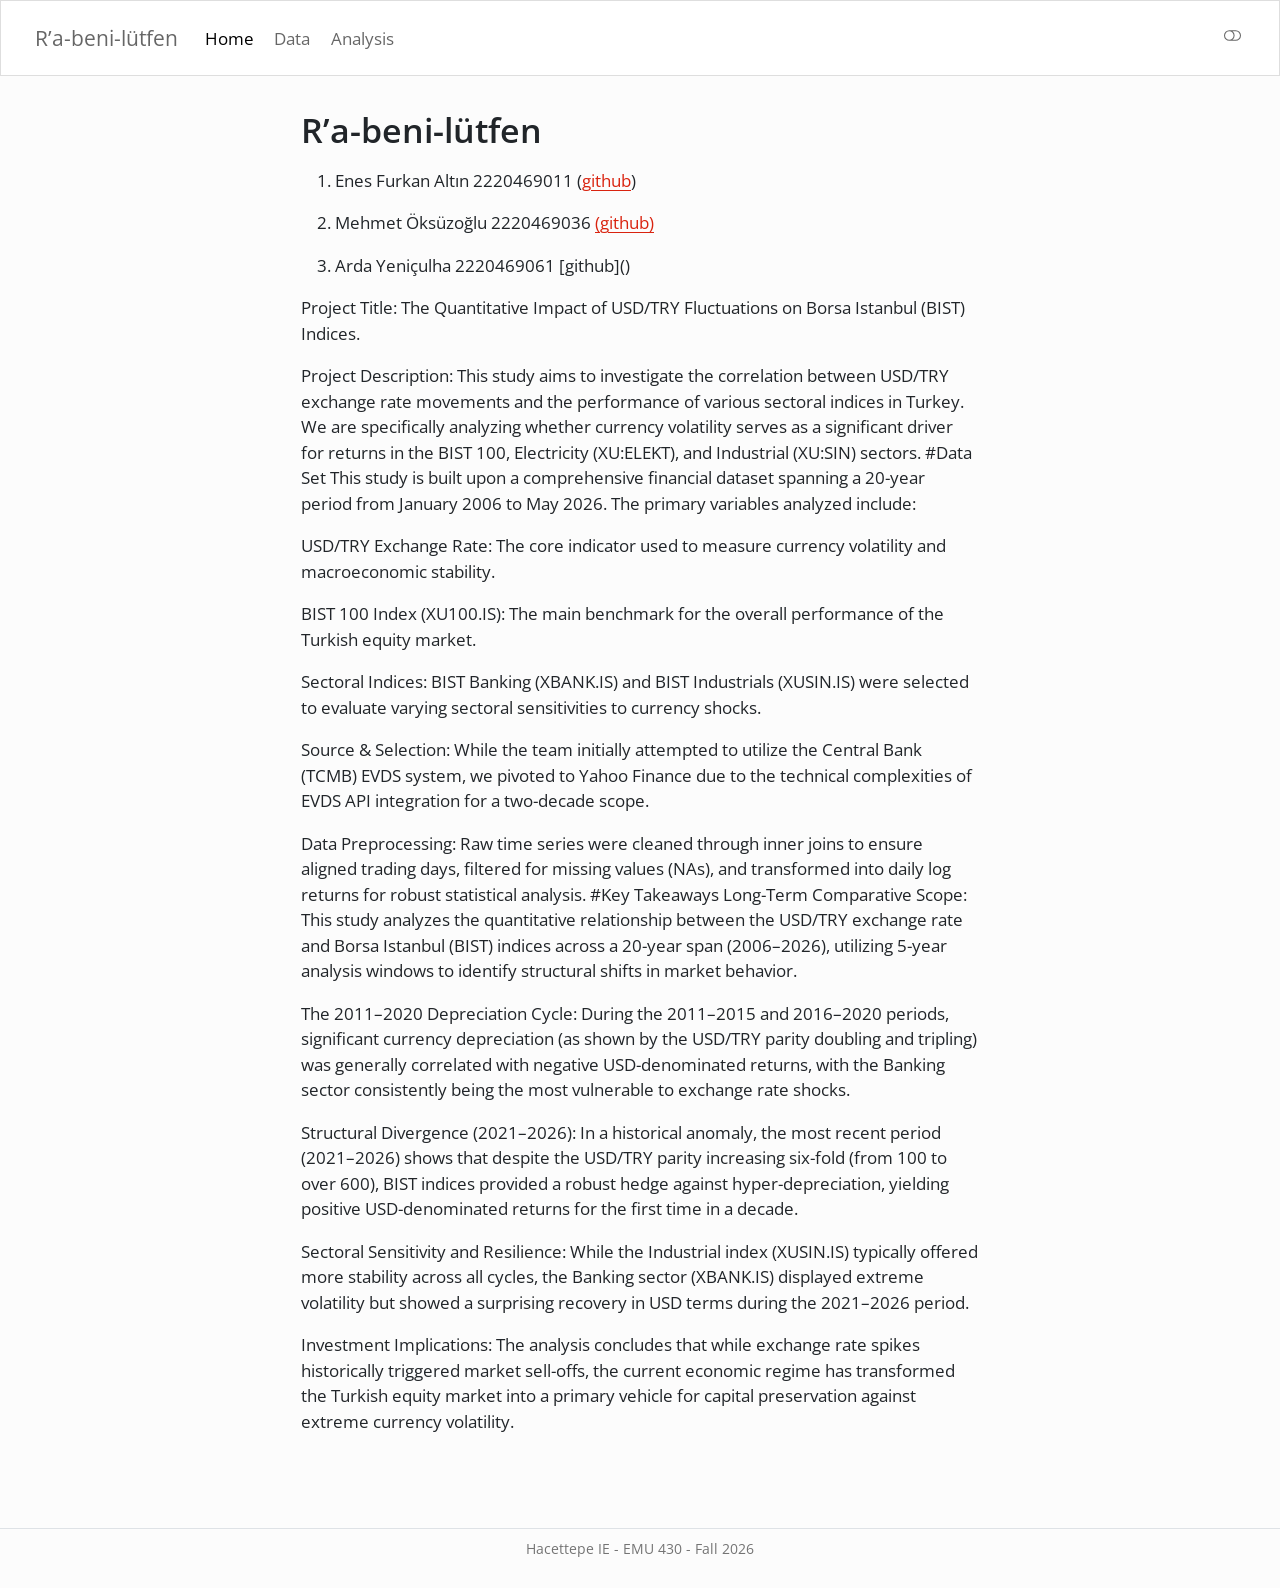
==== commit 8b22a9cc: "submit" ====
--- a/docs/index.html
+++ b/docs/index.html
@@ -283,13 +283,7 @@
 <div id="quarto-content" class="quarto-container page-columns page-rows-contents page-layout-article page-navbar">
 <!-- sidebar -->
   <nav id="quarto-sidebar" class="sidebar collapse collapse-horizontal quarto-sidebar-collapse-item sidebar-navigation floating overflow-auto">
-    <nav id="TOC" role="doc-toc" class="toc-active">
-    <h2 id="toc-title">On this page</h2>
-   
-  <ul>
-  <li><a href="#ra-beni-lütfen" id="toc-ra-beni-lütfen" class="nav-link active" data-scroll-target="#ra-beni-lütfen">R’a-beni-lütfen</a></li>
-  </ul>
-</nav>
+    
 </nav>
 <div id="quarto-sidebar-glass" class="quarto-sidebar-collapse-item" data-bs-toggle="collapse" data-bs-target=".quarto-sidebar-collapse-item"></div>
 <!-- margin-sidebar -->
@@ -318,12 +312,10 @@
 </header>
 
 
-<section id="ra-beni-lütfen" class="level1">
-<h1>R’a-beni-lütfen</h1>
 <ol type="1">
-<li><p>Enes Furkan Altın 2220469011 https://github.com/altinefurkan</p></li>
+<li><p>Enes Furkan Altın 2220469011 (<a href="https://github.com/altinefurkan">github</a>)</p></li>
 <li><p>Mehmet Öksüzoğlu 2220469036 <a href="https://github.com/mehmetokszgl">(github)</a></p></li>
-<li><p>Arda Yeniçulha 2220469061 (github linkiniz)</p></li>
+<li><p>Arda Yeniçulha 2220469061 [github]()</p></li>
 </ol>
 <p>Project Title: The Quantitative Impact of USD/TRY Fluctuations on Borsa Istanbul (BIST) Indices.</p>
 <p>Project Description: This study aims to investigate the correlation between USD/TRY exchange rate movements and the performance of various sectoral indices in Turkey. We are specifically analyzing whether currency volatility serves as a significant driver for returns in the BIST 100, Electricity (XU:ELEKT), and Industrial (XU:SIN) sectors. #Data Set This study is built upon a comprehensive financial dataset spanning a 20-year period from January 2006 to May 2026. The primary variables analyzed include:</p>
@@ -338,7 +330,6 @@
 <p>Investment Implications: The analysis concludes that while exchange rate spikes historically triggered market sell-offs, the current economic regime has transformed the Turkish equity market into a primary vehicle for capital preservation against extreme currency volatility.</p>
 
 
-</section>
 
 <a onclick="window.scrollTo(0, 0); return false;" role="button" id="quarto-back-to-top"><i class="bi bi-arrow-up"></i> Back to top</a></main> <!-- /main -->
 <script id="quarto-html-after-body" type="application/javascript">
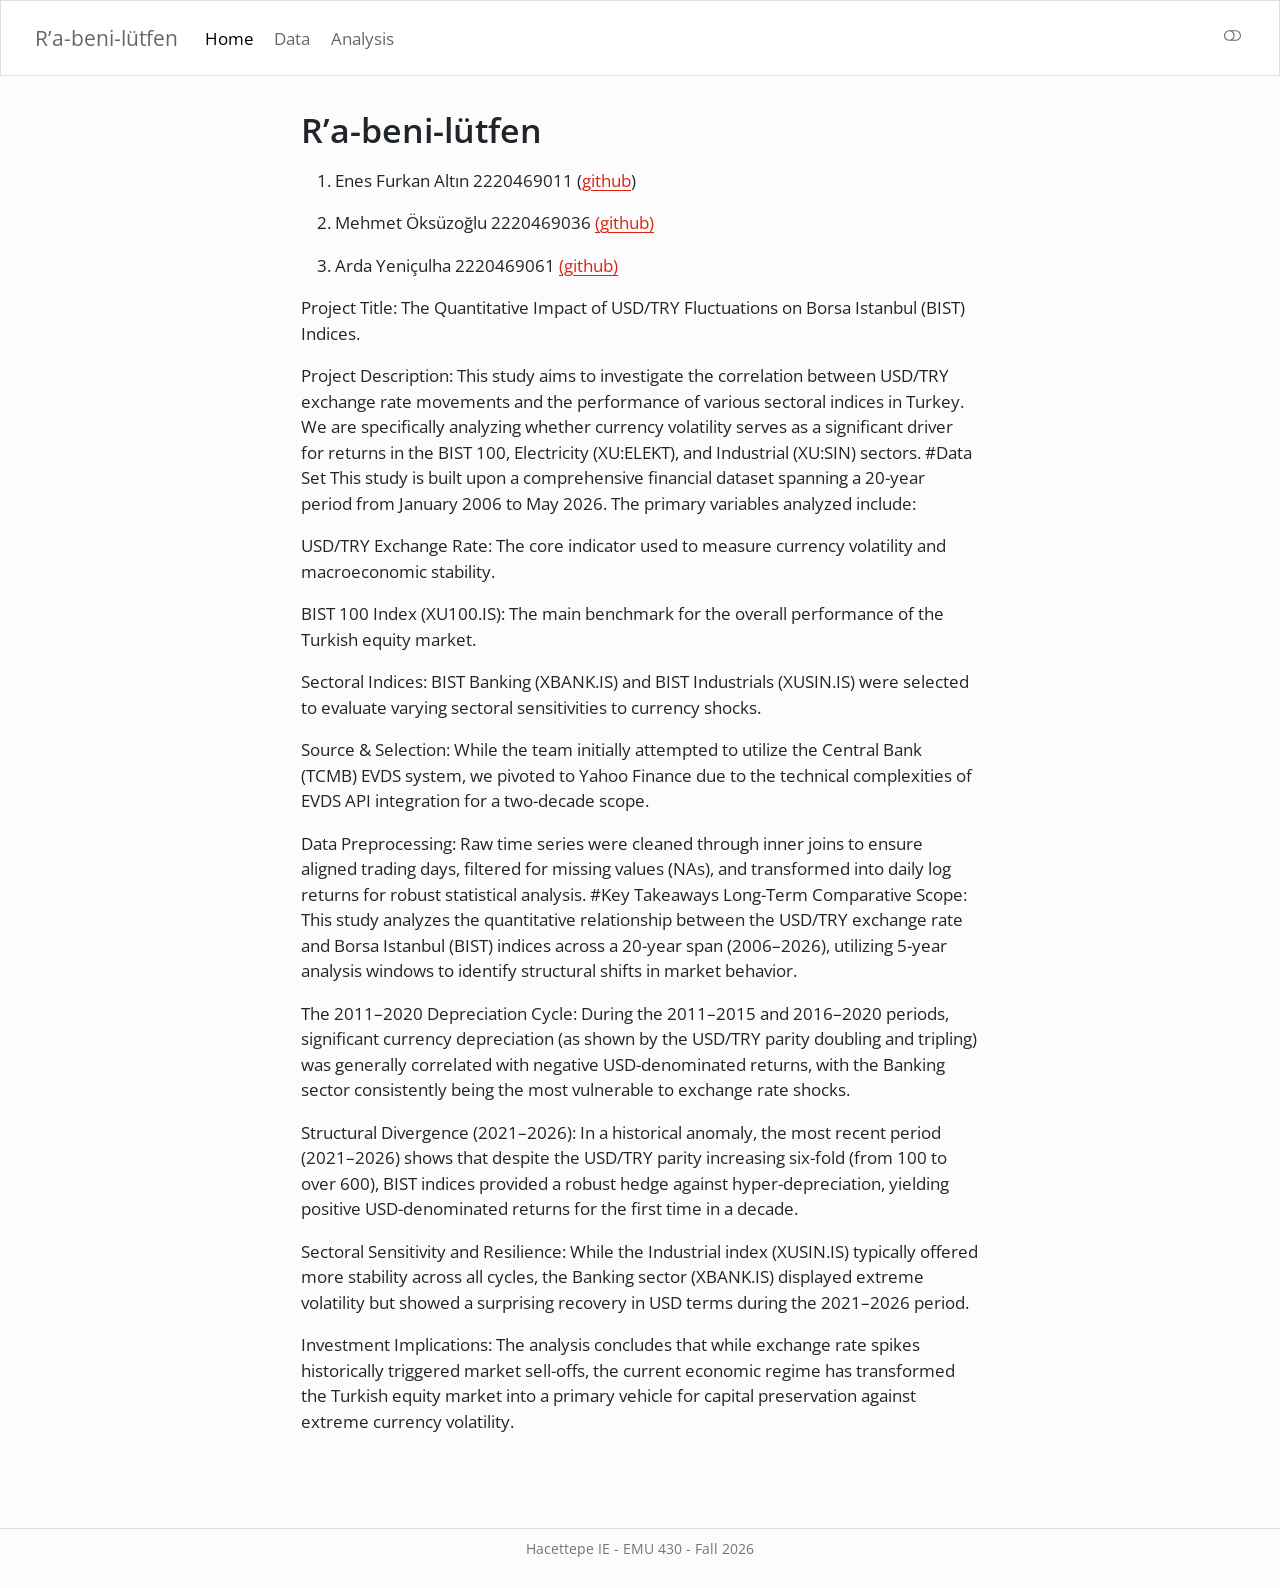
==== commit 9c55aaf3: "submit" ====
--- a/docs/index.html
+++ b/docs/index.html
@@ -315,7 +315,7 @@
 <ol type="1">
 <li><p>Enes Furkan Altın 2220469011 (<a href="https://github.com/altinefurkan">github</a>)</p></li>
 <li><p>Mehmet Öksüzoğlu 2220469036 <a href="https://github.com/mehmetokszgl">(github)</a></p></li>
-<li><p>Arda Yeniçulha 2220469061 [github]()</p></li>
+<li><p>Arda Yeniçulha 2220469061 <a href="https://github.com/yeniculhamehmetarda">(github)</a></p></li>
 </ol>
 <p>Project Title: The Quantitative Impact of USD/TRY Fluctuations on Borsa Istanbul (BIST) Indices.</p>
 <p>Project Description: This study aims to investigate the correlation between USD/TRY exchange rate movements and the performance of various sectoral indices in Turkey. We are specifically analyzing whether currency volatility serves as a significant driver for returns in the BIST 100, Electricity (XU:ELEKT), and Industrial (XU:SIN) sectors. #Data Set This study is built upon a comprehensive financial dataset spanning a 20-year period from January 2006 to May 2026. The primary variables analyzed include:</p>
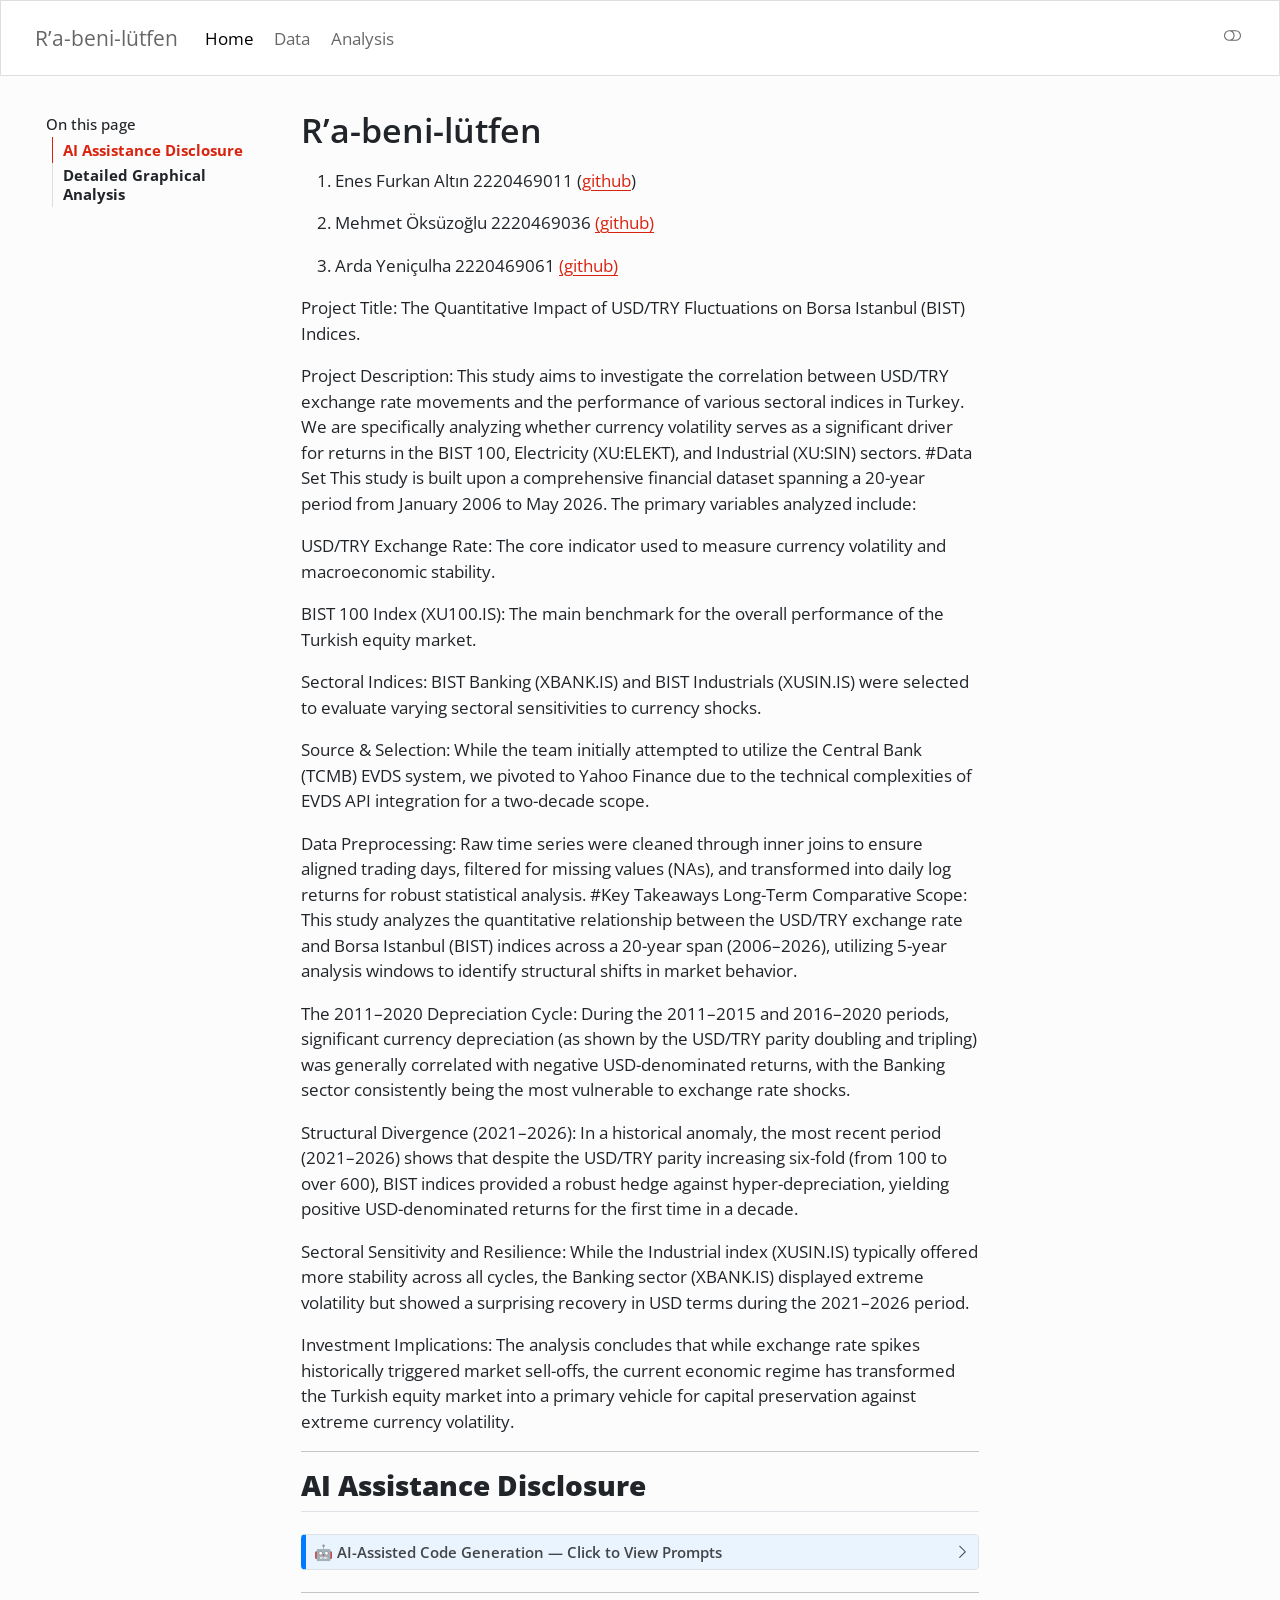
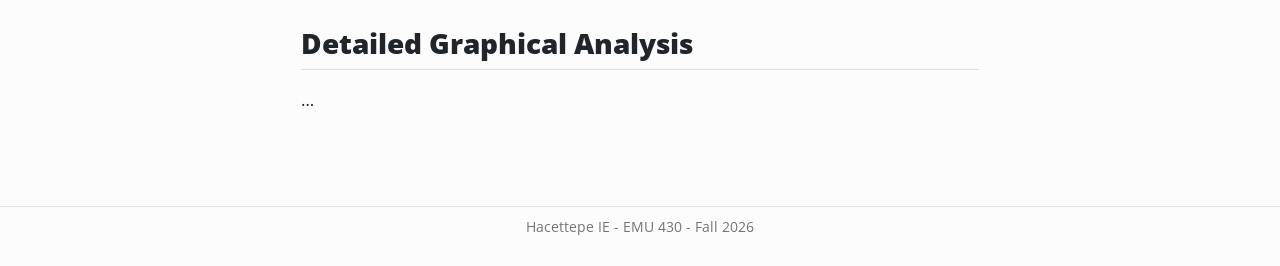
==== commit f27c9590: "submit" ====
--- a/docs/index.html
+++ b/docs/index.html
@@ -283,7 +283,14 @@
 <div id="quarto-content" class="quarto-container page-columns page-rows-contents page-layout-article page-navbar">
 <!-- sidebar -->
   <nav id="quarto-sidebar" class="sidebar collapse collapse-horizontal quarto-sidebar-collapse-item sidebar-navigation floating overflow-auto">
-    
+    <nav id="TOC" role="doc-toc" class="toc-active">
+    <h2 id="toc-title">On this page</h2>
+   
+  <ul>
+  <li><a href="#ai-assistance-disclosure" id="toc-ai-assistance-disclosure" class="nav-link active" data-scroll-target="#ai-assistance-disclosure"><strong>AI Assistance Disclosure</strong></a></li>
+  <li><a href="#detailed-graphical-analysis" id="toc-detailed-graphical-analysis" class="nav-link" data-scroll-target="#detailed-graphical-analysis"><strong>Detailed Graphical Analysis</strong></a></li>
+  </ul>
+</nav>
 </nav>
 <div id="quarto-sidebar-glass" class="quarto-sidebar-collapse-item" data-bs-toggle="collapse" data-bs-target=".quarto-sidebar-collapse-item"></div>
 <!-- margin-sidebar -->
@@ -328,8 +335,54 @@
 <p>Structural Divergence (2021–2026): In a historical anomaly, the most recent period (2021–2026) shows that despite the USD/TRY parity increasing six-fold (from 100 to over 600), BIST indices provided a robust hedge against hyper-depreciation, yielding positive USD-denominated returns for the first time in a decade.</p>
 <p>Sectoral Sensitivity and Resilience: While the Industrial index (XUSIN.IS) typically offered more stability across all cycles, the Banking sector (XBANK.IS) displayed extreme volatility but showed a surprising recovery in USD terms during the 2021–2026 period.</p>
 <p>Investment Implications: The analysis concludes that while exchange rate spikes historically triggered market sell-offs, the current economic regime has transformed the Turkish equity market into a primary vehicle for capital preservation against extreme currency volatility.</p>
-
-
+<hr>
+<section id="ai-assistance-disclosure" class="level2 unnumbered">
+<h2 class="unnumbered anchored" data-anchor-id="ai-assistance-disclosure"><strong>AI Assistance Disclosure</strong></h2>
+<div class="callout callout-style-default callout-note no-icon callout-titled">
+<div class="callout-header d-flex align-content-center collapsed" data-bs-toggle="collapse" data-bs-target=".callout-1-contents" aria-controls="callout-1" aria-expanded="false" aria-label="Toggle callout">
+<div class="callout-icon-container">
+<i class="callout-icon no-icon"></i>
+</div>
+<div class="callout-title-container flex-fill">
+<span class="screen-reader-only">Note</span>🤖 AI-Assisted Code Generation — Click to View Prompts
+</div>
+<div class="callout-btn-toggle d-inline-block border-0 py-1 ps-1 pe-0 float-end"><i class="callout-toggle"></i></div>
+</div>
+<div id="callout-1" class="callout-1-contents callout-collapse collapse">
+<div class="callout-body-container callout-body">
+<p>This project used <strong>Claude (Anthropic)</strong> to assist in generating the R analysis scripts. Below are the exact prompts submitted.</p>
+<hr>
+<p><strong>Prompt 1 — Data Pipeline &amp; Base Visualizations</strong></p>
+<blockquote class="blockquote">
+<p><strong>Role:</strong> You are an Expert Financial Data Scientist and R Developer.<br>
+<strong>Task:</strong> Write a complete, robust, and reproducible R script for a financial data analytics project.<br>
+<strong>Core Strategy &amp; Data Source:</strong> Abandon any previous use of the TCMB EVDS API. You must use ONLY <strong>Yahoo Finance</strong> (via <code>quantmod</code> or <code>tidyquant</code>) to fetch all historical data.<br>
+<strong>Required Assets (Yahoo Finance Tickers):</strong> USD/TRY Exchange Rate: <code>TRY=X</code>, BIST 100 Index: <code>XU100.IS</code>, BIST Banking Index: <code>XBANK.IS</code>, BIST Electricity Index: <code>XELKT.IS</code>, BIST Industrials Index: <code>XUSIN.IS</code>, BIST All Shares Index: <code>XTUMY.IS</code><br>
+<strong>Timeframe:</strong> Fetch data going back exactly <strong>10 years</strong> from today’s dynamic date (<code>Sys.Date()</code>).<br>
+<strong>Data Processing Requirements:</strong> Use <code>tidyverse</code> principles. Extract only the “Adjusted Close” prices. Merge all datasets by <code>Date</code> into a single, clean dataframe using an inner join. Drop any rows with <code>NA</code> values. Calculate daily logarithmic returns for all assets.<br>
+<strong>Analytical &amp; Visual Deliverables:</strong> (1) Correlation Matrix of log returns. (2) Cumulative percentage growth chart starting from 0%. (3) Single shared line chart via <code>ggplot2</code> with percentage Y-axis, distinct colors, legend, title, and axis labels.<br>
+<strong>Constraints:</strong> No Turkish characters in variable names, comments, or plot labels. Output as one cohesive, copy-pasteable code block.</p>
+</blockquote>
+<hr>
+<p><strong>Prompt 2 — Visual &amp; Analytical Improvements</strong></p>
+<blockquote class="blockquote">
+<p>Please implement the following improvements to make the 4 plots more professional and suitable for a financial report:<br>
+(1) <strong>Scatter Plot with OLS:</strong> Limit x-axis to exclude extreme 1% outliers; annotate each facet with the correlation coefficient (r) or R².<br>
+(2) <strong>Cumulative Percentage Growth:</strong> Add “(TRY-Denominated / Nominal)” to the title/subtitle to clarify this is unadjusted local-currency growth.<br>
+(3) <strong>Faceted USD vs.&nbsp;Parity Plot:</strong> Replace Yahoo Finance tickers in legend with human-readable labels like “BIST Banking (USD)”, “BIST 100 (USD)”, “BIST Industrials (USD)”.<br>
+(4) <strong>Daily Log Returns:</strong> Rename title to “Daily Volatility and Market Shocks”; add a vertical dashed <code>geom_vline</code> at August 2018 with annotation “2018 Currency Shock”.</p>
+</blockquote>
+</div>
+</div>
+</div>
+<hr>
+</section>
+<section id="detailed-graphical-analysis" class="level2">
+<h2 class="anchored" data-anchor-id="detailed-graphical-analysis"><strong>Detailed Graphical Analysis</strong></h2>
+<p>…</p>
+
+
+</section>
 
 <a onclick="window.scrollTo(0, 0); return false;" role="button" id="quarto-back-to-top"><i class="bi bi-arrow-up"></i> Back to top</a></main> <!-- /main -->
 <script id="quarto-html-after-body" type="application/javascript">
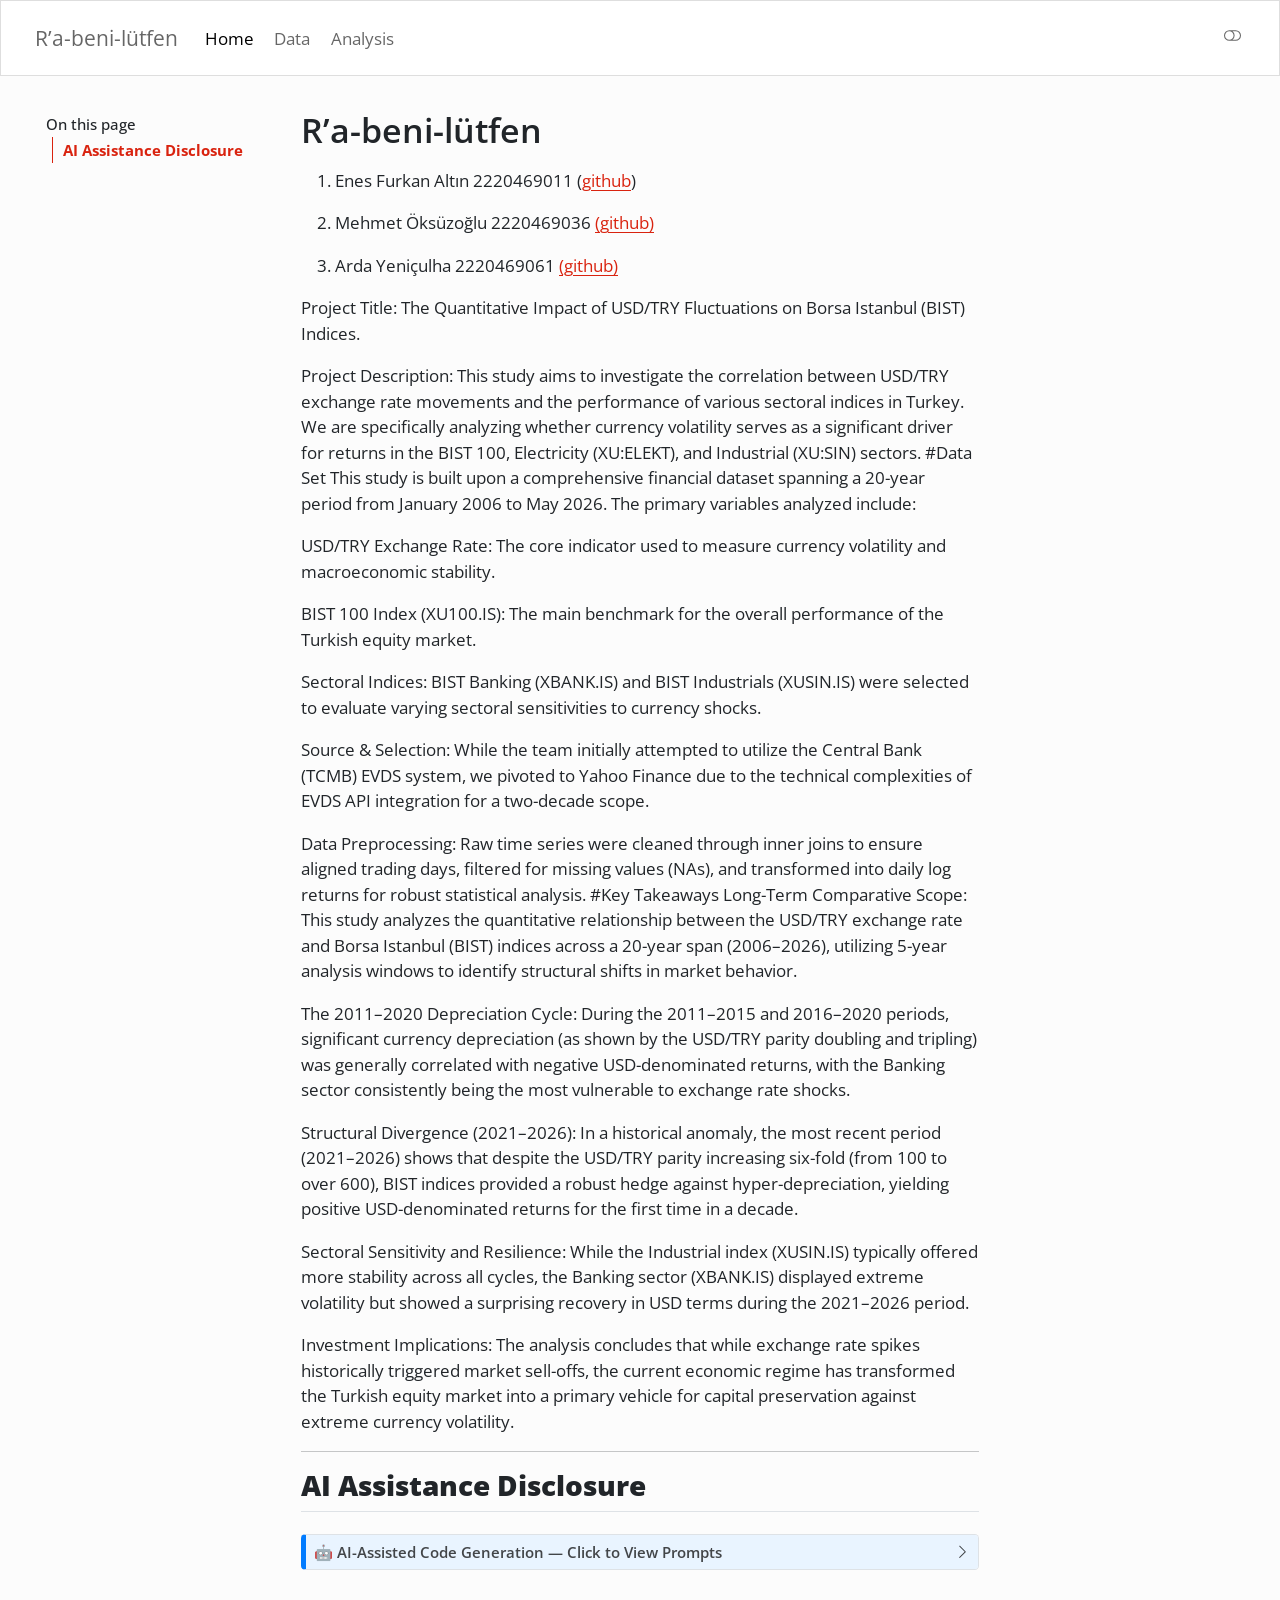
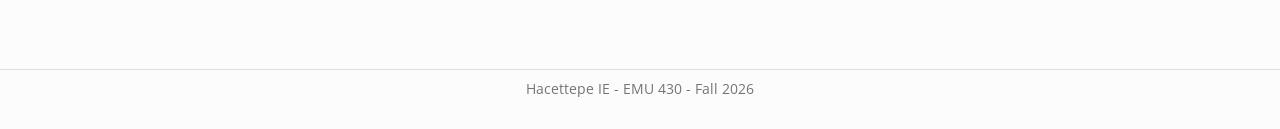
==== commit 7990d069: "s" ====
--- a/docs/index.html
+++ b/docs/index.html
@@ -288,7 +288,6 @@
    
   <ul>
   <li><a href="#ai-assistance-disclosure" id="toc-ai-assistance-disclosure" class="nav-link active" data-scroll-target="#ai-assistance-disclosure"><strong>AI Assistance Disclosure</strong></a></li>
-  <li><a href="#detailed-graphical-analysis" id="toc-detailed-graphical-analysis" class="nav-link" data-scroll-target="#detailed-graphical-analysis"><strong>Detailed Graphical Analysis</strong></a></li>
   </ul>
 </nav>
 </nav>
@@ -375,11 +374,6 @@
 </div>
 </div>
 </div>
-<hr>
-</section>
-<section id="detailed-graphical-analysis" class="level2">
-<h2 class="anchored" data-anchor-id="detailed-graphical-analysis"><strong>Detailed Graphical Analysis</strong></h2>
-<p>…</p>
 
 
 </section>
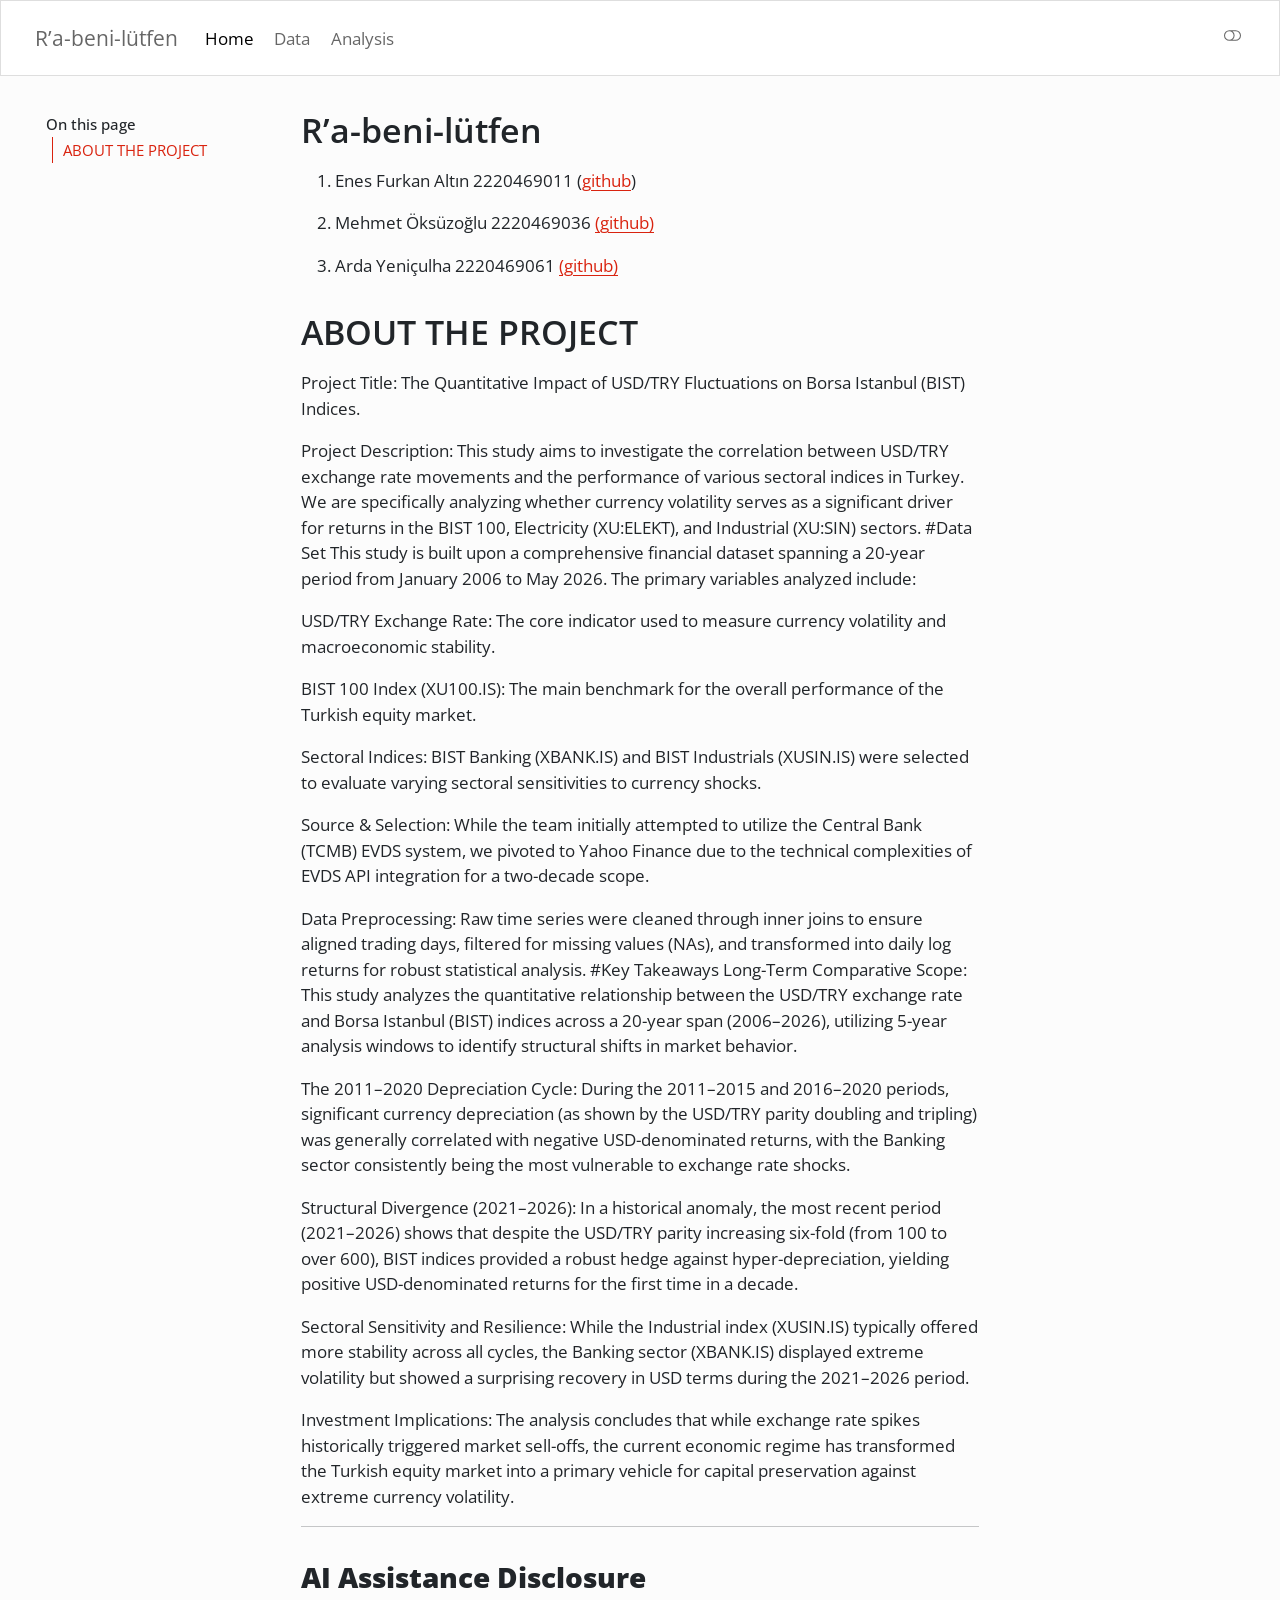
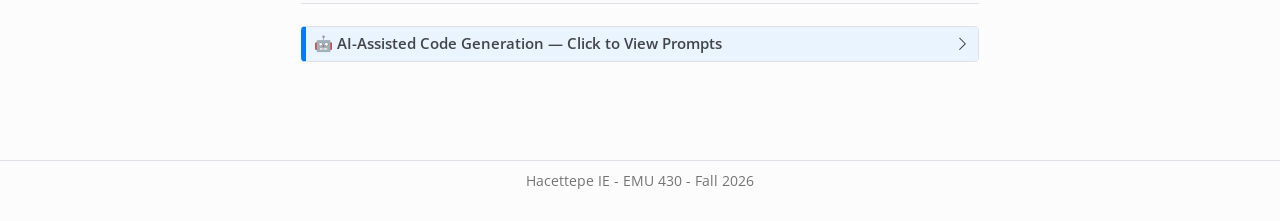
==== commit 5e77ec90: "s" ====
--- a/docs/index.html
+++ b/docs/index.html
@@ -287,7 +287,10 @@
     <h2 id="toc-title">On this page</h2>
    
   <ul>
-  <li><a href="#ai-assistance-disclosure" id="toc-ai-assistance-disclosure" class="nav-link active" data-scroll-target="#ai-assistance-disclosure"><strong>AI Assistance Disclosure</strong></a></li>
+  <li><a href="#about-the-project" id="toc-about-the-project" class="nav-link active" data-scroll-target="#about-the-project">ABOUT THE PROJECT</a>
+  <ul class="collapse">
+  <li><a href="#ai-assistance-disclosure" id="toc-ai-assistance-disclosure" class="nav-link" data-scroll-target="#ai-assistance-disclosure"><strong>AI Assistance Disclosure</strong></a></li>
+  </ul></li>
   </ul>
 </nav>
 </nav>
@@ -323,6 +326,8 @@
 <li><p>Mehmet Öksüzoğlu 2220469036 <a href="https://github.com/mehmetokszgl">(github)</a></p></li>
 <li><p>Arda Yeniçulha 2220469061 <a href="https://github.com/yeniculhamehmetarda">(github)</a></p></li>
 </ol>
+<section id="about-the-project" class="level1">
+<h1>ABOUT THE PROJECT</h1>
 <p>Project Title: The Quantitative Impact of USD/TRY Fluctuations on Borsa Istanbul (BIST) Indices.</p>
 <p>Project Description: This study aims to investigate the correlation between USD/TRY exchange rate movements and the performance of various sectoral indices in Turkey. We are specifically analyzing whether currency volatility serves as a significant driver for returns in the BIST 100, Electricity (XU:ELEKT), and Industrial (XU:SIN) sectors. #Data Set This study is built upon a comprehensive financial dataset spanning a 20-year period from January 2006 to May 2026. The primary variables analyzed include:</p>
 <p>USD/TRY Exchange Rate: The core indicator used to measure currency volatility and macroeconomic stability.</p>
@@ -335,8 +340,8 @@
 <p>Sectoral Sensitivity and Resilience: While the Industrial index (XUSIN.IS) typically offered more stability across all cycles, the Banking sector (XBANK.IS) displayed extreme volatility but showed a surprising recovery in USD terms during the 2021–2026 period.</p>
 <p>Investment Implications: The analysis concludes that while exchange rate spikes historically triggered market sell-offs, the current economic regime has transformed the Turkish equity market into a primary vehicle for capital preservation against extreme currency volatility.</p>
 <hr>
-<section id="ai-assistance-disclosure" class="level2 unnumbered">
-<h2 class="unnumbered anchored" data-anchor-id="ai-assistance-disclosure"><strong>AI Assistance Disclosure</strong></h2>
+<section id="ai-assistance-disclosure" class="level2 unnumbered toc-exclude">
+<h2 class="unnumbered toc-exclude anchored" data-anchor-id="ai-assistance-disclosure"><strong>AI Assistance Disclosure</strong></h2>
 <div class="callout callout-style-default callout-note no-icon callout-titled">
 <div class="callout-header d-flex align-content-center collapsed" data-bs-toggle="collapse" data-bs-target=".callout-1-contents" aria-controls="callout-1" aria-expanded="false" aria-label="Toggle callout">
 <div class="callout-icon-container">
@@ -376,6 +381,7 @@
 </div>
 
 
+</section>
 </section>
 
 <a onclick="window.scrollTo(0, 0); return false;" role="button" id="quarto-back-to-top"><i class="bi bi-arrow-up"></i> Back to top</a></main> <!-- /main -->
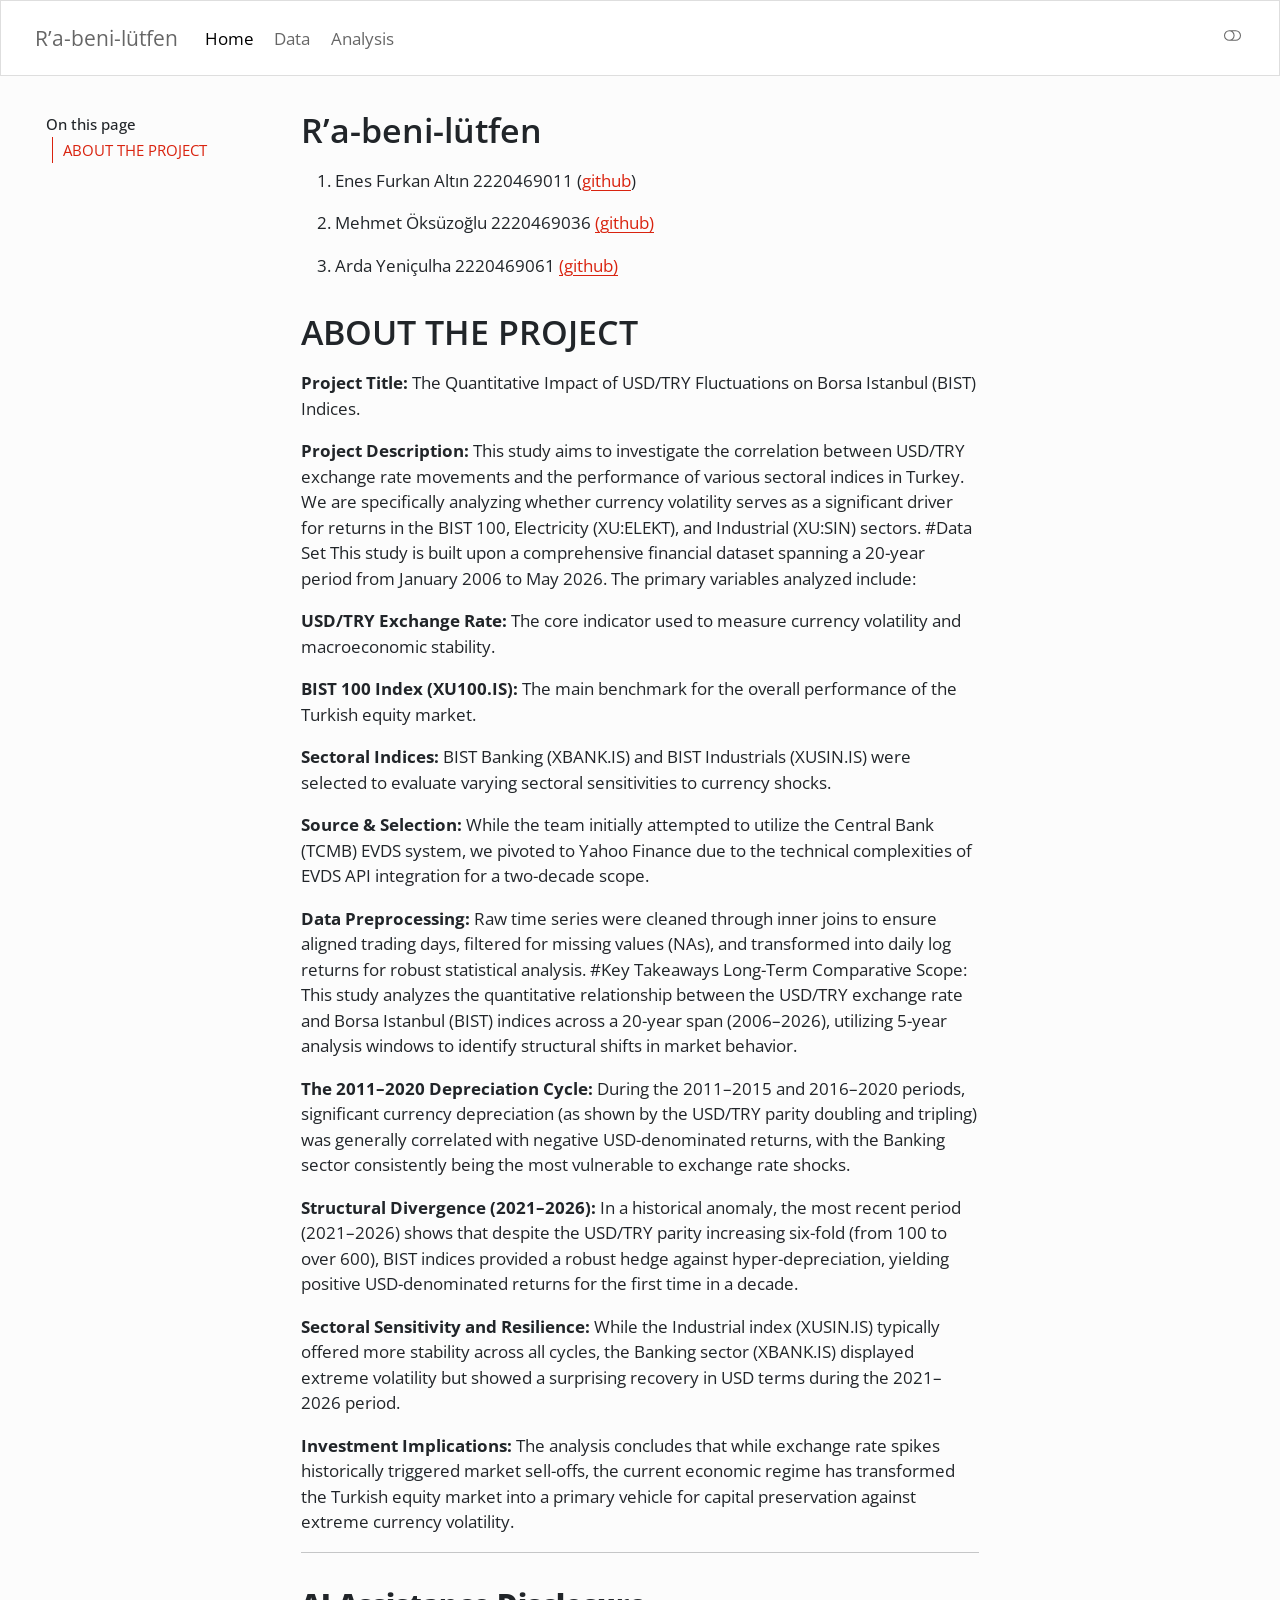
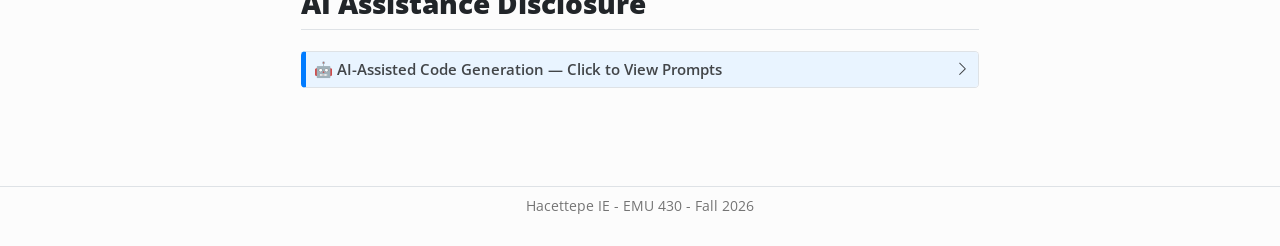
==== commit 0e759dc5: "s" ====
--- a/docs/index.html
+++ b/docs/index.html
@@ -328,17 +328,17 @@
 </ol>
 <section id="about-the-project" class="level1">
 <h1>ABOUT THE PROJECT</h1>
-<p>Project Title: The Quantitative Impact of USD/TRY Fluctuations on Borsa Istanbul (BIST) Indices.</p>
-<p>Project Description: This study aims to investigate the correlation between USD/TRY exchange rate movements and the performance of various sectoral indices in Turkey. We are specifically analyzing whether currency volatility serves as a significant driver for returns in the BIST 100, Electricity (XU:ELEKT), and Industrial (XU:SIN) sectors. #Data Set This study is built upon a comprehensive financial dataset spanning a 20-year period from January 2006 to May 2026. The primary variables analyzed include:</p>
-<p>USD/TRY Exchange Rate: The core indicator used to measure currency volatility and macroeconomic stability.</p>
-<p>BIST 100 Index (XU100.IS): The main benchmark for the overall performance of the Turkish equity market.</p>
-<p>Sectoral Indices: BIST Banking (XBANK.IS) and BIST Industrials (XUSIN.IS) were selected to evaluate varying sectoral sensitivities to currency shocks.</p>
-<p>Source &amp; Selection: While the team initially attempted to utilize the Central Bank (TCMB) EVDS system, we pivoted to Yahoo Finance due to the technical complexities of EVDS API integration for a two-decade scope.</p>
-<p>Data Preprocessing: Raw time series were cleaned through inner joins to ensure aligned trading days, filtered for missing values (NAs), and transformed into daily log returns for robust statistical analysis. #Key Takeaways Long-Term Comparative Scope: This study analyzes the quantitative relationship between the USD/TRY exchange rate and Borsa Istanbul (BIST) indices across a 20-year span (2006–2026), utilizing 5-year analysis windows to identify structural shifts in market behavior.</p>
-<p>The 2011–2020 Depreciation Cycle: During the 2011–2015 and 2016–2020 periods, significant currency depreciation (as shown by the USD/TRY parity doubling and tripling) was generally correlated with negative USD-denominated returns, with the Banking sector consistently being the most vulnerable to exchange rate shocks.</p>
-<p>Structural Divergence (2021–2026): In a historical anomaly, the most recent period (2021–2026) shows that despite the USD/TRY parity increasing six-fold (from 100 to over 600), BIST indices provided a robust hedge against hyper-depreciation, yielding positive USD-denominated returns for the first time in a decade.</p>
-<p>Sectoral Sensitivity and Resilience: While the Industrial index (XUSIN.IS) typically offered more stability across all cycles, the Banking sector (XBANK.IS) displayed extreme volatility but showed a surprising recovery in USD terms during the 2021–2026 period.</p>
-<p>Investment Implications: The analysis concludes that while exchange rate spikes historically triggered market sell-offs, the current economic regime has transformed the Turkish equity market into a primary vehicle for capital preservation against extreme currency volatility.</p>
+<p><strong>Project Title:</strong> The Quantitative Impact of USD/TRY Fluctuations on Borsa Istanbul (BIST) Indices.</p>
+<p><strong>Project Description:</strong> This study aims to investigate the correlation between USD/TRY exchange rate movements and the performance of various sectoral indices in Turkey. We are specifically analyzing whether currency volatility serves as a significant driver for returns in the BIST 100, Electricity (XU:ELEKT), and Industrial (XU:SIN) sectors. #Data Set This study is built upon a comprehensive financial dataset spanning a 20-year period from January 2006 to May 2026. The primary variables analyzed include:</p>
+<p><strong>USD/TRY Exchange Rate:</strong> The core indicator used to measure currency volatility and macroeconomic stability.</p>
+<p><strong>BIST 100 Index (XU100.IS):</strong> The main benchmark for the overall performance of the Turkish equity market.</p>
+<p><strong>Sectoral Indices:</strong> BIST Banking (XBANK.IS) and BIST Industrials (XUSIN.IS) were selected to evaluate varying sectoral sensitivities to currency shocks.</p>
+<p><strong>Source &amp; Selection:</strong> While the team initially attempted to utilize the Central Bank (TCMB) EVDS system, we pivoted to Yahoo Finance due to the technical complexities of EVDS API integration for a two-decade scope.</p>
+<p><strong>Data Preprocessing:</strong> Raw time series were cleaned through inner joins to ensure aligned trading days, filtered for missing values (NAs), and transformed into daily log returns for robust statistical analysis. #Key Takeaways Long-Term Comparative Scope: This study analyzes the quantitative relationship between the USD/TRY exchange rate and Borsa Istanbul (BIST) indices across a 20-year span (2006–2026), utilizing 5-year analysis windows to identify structural shifts in market behavior.</p>
+<p><strong>The 2011–2020 Depreciation Cycle:</strong> During the 2011–2015 and 2016–2020 periods, significant currency depreciation (as shown by the USD/TRY parity doubling and tripling) was generally correlated with negative USD-denominated returns, with the Banking sector consistently being the most vulnerable to exchange rate shocks.</p>
+<p><strong>Structural Divergence (2021–2026):</strong> In a historical anomaly, the most recent period (2021–2026) shows that despite the USD/TRY parity increasing six-fold (from 100 to over 600), BIST indices provided a robust hedge against hyper-depreciation, yielding positive USD-denominated returns for the first time in a decade.</p>
+<p><strong>Sectoral Sensitivity and Resilience:</strong> While the Industrial index (XUSIN.IS) typically offered more stability across all cycles, the Banking sector (XBANK.IS) displayed extreme volatility but showed a surprising recovery in USD terms during the 2021–2026 period.</p>
+<p><strong>Investment Implications:</strong> The analysis concludes that while exchange rate spikes historically triggered market sell-offs, the current economic regime has transformed the Turkish equity market into a primary vehicle for capital preservation against extreme currency volatility.</p>
 <hr>
 <section id="ai-assistance-disclosure" class="level2 unnumbered toc-exclude">
 <h2 class="unnumbered toc-exclude anchored" data-anchor-id="ai-assistance-disclosure"><strong>AI Assistance Disclosure</strong></h2>
